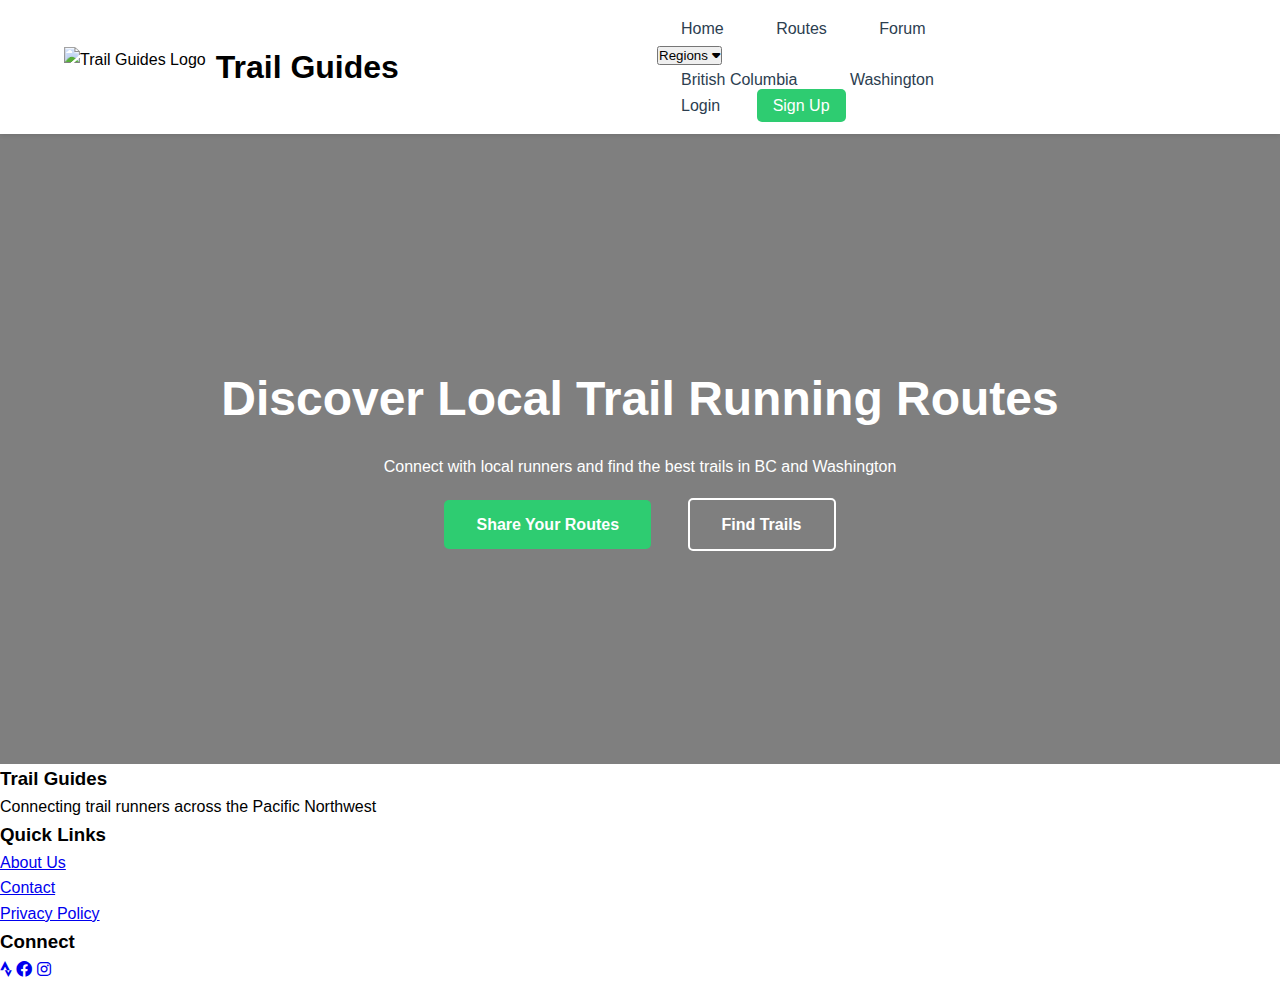
==== index.html @ 29610b96 "Initial commit of my test website" ====
<!-- index.html -->
<!DOCTYPE html>
<html lang="en">
<head>
    <meta charset="UTF-8">
    <meta name="viewport" content="width=device-width, initial-scale=1.0">
    <title>Trail Guides - Share Your Running Routes</title>
    <link rel="stylesheet" href="styles.css">
    <link rel="stylesheet" href="https://cdnjs.cloudflare.com/ajax/libs/font-awesome/6.0.0/css/all.min.css">
</head>
<body>
    <header>
        <nav class="navbar">
            <div class="logo">
                <img src="logo.png" alt="Trail Guides Logo">
                <h1>Trail Guides</h1>
            </div>
            <div class="nav-links">
                <a href="#home">Home</a>
                <a href="#routes">Routes</a>
                <a href="#forum">Forum</a>
                <div class="dropdown">
                    <button class="dropbtn">Regions 
                        <i class="fa fa-caret-down"></i>
                    </button>
                    <div class="dropdown-content">
                        <a href="#">British Columbia</a>
                        <a href="#">Washington</a>
                    </div>
                </div>
                <a href="#login" class="login-btn">Login</a>
                <a href="#signup" class="signup-btn">Sign Up</a>
            </div>
            <div class="hamburger">
                <span></span>
                <span></span>
                <span></span>
            </div>
        </nav>
    </header>

    <main>
        <section class="hero">
            <h1>Discover Local Trail Running Routes</h1>
            <p>Connect with local runners and find the best trails in BC and Washington</p>
            <div class="cta-buttons">
                <a href="#signup" class="cta-primary">Share Your Routes</a>
                <a href="#routes" class="cta-secondary">Find Trails</a>
            </div>
        </section>

        <section class="features">
            <!-- Feature boxes will go here -->
        </section>
    </main>

    <footer>
        <div class="footer-content">
            <div class="footer-section">
                <h3>Trail Guides</h3>
                <p>Connecting trail runners across the Pacific Northwest</p>
            </div>
            <div class="footer-section">
                <h3>Quick Links</h3>
                <ul>
                    <li><a href="#about">About Us</a></li>
                    <li><a href="#contact">Contact</a></li>
                    <li><a href="#privacy">Privacy Policy</a></li>
                </ul>
            </div>
            <div class="footer-section">
                <h3>Connect</h3>
                <div class="social-links">
                    <a href="#"><i class="fab fa-strava"></i></a>
                    <a href="#"><i class="fab fa-facebook"></i></a>
                    <a href="#"><i class="fab fa-instagram"></i></a>
                </div>
            </div>
        </div>
    </footer>

    <script src="script.js"></script>
</body>
</html>
---- styles.css ----
/* styles.css */
:root {
    --primary-color: #2ecc71;
    --secondary-color: #27ae60;
    --dark-color: #2c3e50;
    --light-color: #ecf0f1;
    --accent-color: #e74c3c;
}

* {
    margin: 0;
    padding: 0;
    box-sizing: border-box;
}

body {
    font-family: 'Arial', sans-serif;
    line-height: 1.6;
}

/* Navigation Styles */
.navbar {
    display: flex;
    justify-content: space-between;
    align-items: center;
    padding: 1rem 5%;
    background-color: white;
    box-shadow: 0 2px 5px rgba(0,0,0,0.1);
}

.logo {
    display: flex;
    align-items: center;
}

.logo img {
    height: 40px;
    margin-right: 10px;
}

.nav-links a {
    color: var(--dark-color);
    text-decoration: none;
    padding: 0.5rem 1rem;
    margin: 0 0.5rem;
}

.login-btn, .signup-btn {
    padding: 0.5rem 1rem;
    border-radius: 5px;
}

.signup-btn {
    background-color: var(--primary-color);
    color: white !important;
}

/* Hero Section */
.hero {
    background-image: linear-gradient(rgba(0,0,0,0.5), rgba(0,0,0,0.5)), url('hero-bg.jpg');
    background-size: cover;
    background-position: center;
    height: 70vh;
    display: flex;
    flex-direction: column;
    justify-content: center;
    align-items: center;
    text-align: center;
    color: white;
    padding: 0 1rem;
}

.hero h1 {
    font-size: 3rem;
    margin-bottom: 1rem;
}

.cta-buttons {
    margin-top: 2rem;
}

.cta-primary, .cta-secondary {
    padding: 1rem 2rem;
    border-radius: 5px;
    text-decoration: none;
    margin: 0 1rem;
    font-weight: bold;
}

.cta-primary {
    background-color: var(--primary-color);
    color: white;
}

.cta-secondary {
    background-color: transparent;
    border: 2px solid white;
    color: white;
}

/* Responsive Design */
@media (max-width: 768px) {
    .nav-links {
        display: none;
    }
    
    .hamburger {
        display: block;
    }
    
    .hero h1 {
        font-size: 2rem;
    }
    
    .cta-buttons {
        display: flex;
        flex-direction: column;
        gap: 1rem;
    }
}
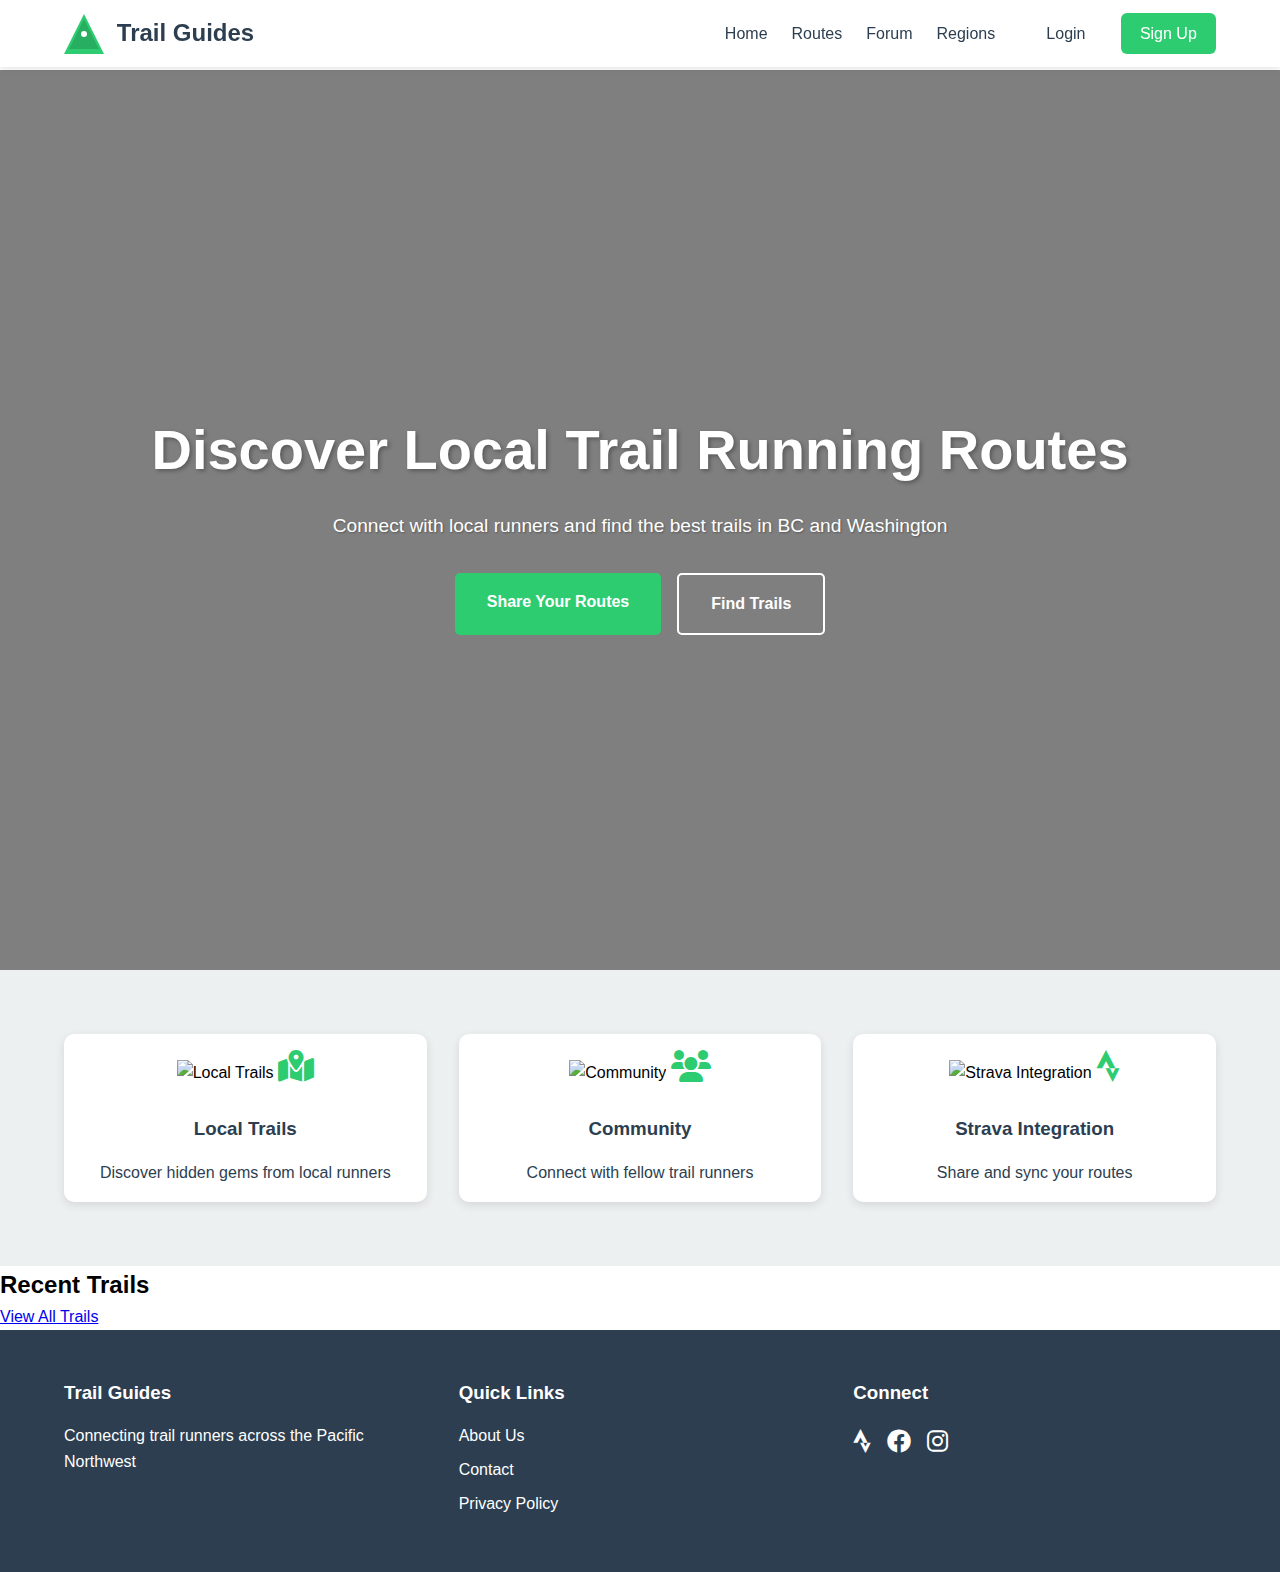
==== commit c35dc6b4: "fixing menu" ====
--- a/index.html
+++ b/index.html
@@ -10,33 +10,35 @@
 </head>
 <body>
     <header>
-        <nav class="navbar">
-            <div class="logo">
-                <img src="logo.png" alt="Trail Guides Logo">
-                <h1>Trail Guides</h1>
+        <!-- Updated navigation HTML -->
+<nav class="navbar">
+    <div class="logo">
+        <svg width="40" height="40" viewBox="0 0 40 40" xmlns="http://www.w3.org/2000/svg">
+            <path d="M20 0 L40 40 L0 40 Z" fill="#2ecc71"/>
+            <path d="M20 5 L35 35 L5 35 Z" fill="#27ae60"/>
+            <circle cx="20" cy="20" r="3" fill="white"/>
+        </svg>
+        <h1>Trail Guides</h1>
+    </div>
+    <div class="nav-links">
+        <div class="main-links">
+            <a href="index.html">Home</a>
+            <a href="routes.html">Routes</a>
+            <a href="forum.html">Forum</a>
+            <div class="dropdown">
+                <button class="dropbtn">Regions</button>
+                <div class="dropdown-content">
+                    <a href="#bc">British Columbia</a>
+                    <a href="#wa">Washington</a>
+                </div>
             </div>
-            <div class="nav-links">
-                <a href="#home">Home</a>
-                <a href="#routes">Routes</a>
-                <a href="#forum">Forum</a>
-                <div class="dropdown">
-                    <button class="dropbtn">Regions 
-                        <i class="fa fa-caret-down"></i>
-                    </button>
-                    <div class="dropdown-content">
-                        <a href="#">British Columbia</a>
-                        <a href="#">Washington</a>
-                    </div>
-                </div>
-                <a href="#login" class="login-btn">Login</a>
-                <a href="#signup" class="signup-btn">Sign Up</a>
-            </div>
-            <div class="hamburger">
-                <span></span>
-                <span></span>
-                <span></span>
-            </div>
-        </nav>
+        </div>
+        <div class="auth-links">
+            <a href="login.html" class="login-btn">Login</a>
+            <a href="signup.html" class="signup-btn">Sign Up</a>
+        </div>
+    </div>
+</nav>
     </header>
 
     <main>
@@ -44,13 +46,38 @@
             <h1>Discover Local Trail Running Routes</h1>
             <p>Connect with local runners and find the best trails in BC and Washington</p>
             <div class="cta-buttons">
-                <a href="#signup" class="cta-primary">Share Your Routes</a>
-                <a href="#routes" class="cta-secondary">Find Trails</a>
+                <a href="signup.html" class="cta-primary">Share Your Routes</a>
+                <a href="routes.html" class="cta-secondary">Find Trails</a>
             </div>
         </section>
 
         <section class="features">
-            <!-- Feature boxes will go here -->
+            <div class="feature-card">
+                <img src="https://images.unsplash.com/photo-1583454110551-21f2fa2afe61?auto=format&fit=crop&q=80" alt="Local Trails">
+                <i class="fas fa-map-marked-alt"></i>
+                <h3>Local Trails</h3>
+                <p>Discover hidden gems from local runners</p>
+            </div>
+            <div class="feature-card">
+                <img src="https://images.unsplash.com/photo-1585257611539-e4e11a13e410?auto=format&fit=crop&q=80" alt="Community">
+                <i class="fas fa-users"></i>
+                <h3>Community</h3>
+                <p>Connect with fellow trail runners</p>
+            </div>
+            <div class="feature-card">
+                <img src="https://images.unsplash.com/photo-1583454155184-870a1f63be44?auto=format&fit=crop&q=80" alt="Strava Integration">
+                <i class="fab fa-strava"></i>
+                <h3>Strava Integration</h3>
+                <p>Share and sync your routes</p>
+            </div>
+        </section>
+
+        <section class="recent-trails">
+            <h2>Recent Trails</h2>
+            <div class="trail-grid">
+                <!-- Trail cards will be populated by JavaScript -->
+            </div>
+            <a href="routes.html" class="view-all-btn">View All Trails</a>
         </section>
     </main>
 
@@ -63,9 +90,9 @@
             <div class="footer-section">
                 <h3>Quick Links</h3>
                 <ul>
-                    <li><a href="#about">About Us</a></li>
-                    <li><a href="#contact">Contact</a></li>
-                    <li><a href="#privacy">Privacy Policy</a></li>
+                    <li><a href="about.html">About Us</a></li>
+                    <li><a href="contact.html">Contact</a></li>
+                    <li><a href="privacy.html">Privacy Policy</a></li>
                 </ul>
             </div>
             <div class="footer-section">
--- a/styles.css
+++ b/styles.css
@@ -5,6 +5,7 @@
     --dark-color: #2c3e50;
     --light-color: #ecf0f1;
     --accent-color: #e74c3c;
+    --gray-color: #95a5a6;
 }
 
 * {
@@ -18,36 +19,114 @@
     line-height: 1.6;
 }
 
+.no-scroll {
+    overflow: hidden;
+}
+
 /* Navigation Styles */
 .navbar {
     display: flex;
     justify-content: space-between;
     align-items: center;
-    padding: 1rem 5%;
+    padding: 0.8rem 5%;
     background-color: white;
     box-shadow: 0 2px 5px rgba(0,0,0,0.1);
+    position: fixed;
+    width: 100%;
+    top: 0;
+    z-index: 1000;
 }
 
 .logo {
     display: flex;
     align-items: center;
-}
-
-.logo img {
-    height: 40px;
-    margin-right: 10px;
+    gap: 0.8rem;
+}
+
+.logo h1 {
+    font-size: 1.5rem;
+    color: var(--dark-color);
+    font-weight: 600;
+}
+
+.nav-links {
+    display: flex;
+    align-items: center;
+    gap: 2rem;
+}
+
+.main-links {
+    display: flex;
+    align-items: center;
+    gap: 1.5rem;
+}
+
+.auth-links {
+    display: flex;
+    align-items: center;
+    gap: 1rem;
 }
 
 .nav-links a {
     color: var(--dark-color);
     text-decoration: none;
-    padding: 0.5rem 1rem;
-    margin: 0 0.5rem;
+    font-size: 1rem;
+    font-weight: 500;
+    transition: color 0.3s ease;
+}
+
+.nav-links a:hover {
+    color: var(--primary-color);
+}
+
+.dropdown {
+    position: relative;
+    display: inline-block;
+}
+
+.dropbtn {
+    background: none;
+    border: none;
+    padding: 0;
+    font-size: 1rem;
+    font-weight: 500;
+    color: var(--dark-color);
+    cursor: pointer;
+    font-family: inherit;
+}
+
+.dropdown-content {
+    display: none;
+    position: absolute;
+    top: 100%;
+    left: 0;
+    background-color: white;
+    min-width: 180px;
+    box-shadow: 0 8px 16px rgba(0,0,0,0.1);
+    border-radius: 8px;
+    overflow: hidden;
+}
+
+.dropdown-content a {
+    color: var(--dark-color);
+    padding: 12px 16px;
+    text-decoration: none;
+    display: block;
+    transition: background-color 0.3s ease;
+}
+
+.dropdown-content a:hover {
+    background-color: var(--light-color);
+}
+
+.dropdown:hover .dropdown-content {
+    display: block;
 }
 
 .login-btn, .signup-btn {
-    padding: 0.5rem 1rem;
-    border-radius: 5px;
+    padding: 0.5rem 1.2rem;
+    border-radius: 6px;
+    font-weight: 500;
 }
 
 .signup-btn {
@@ -55,12 +134,73 @@
     color: white !important;
 }
 
+.signup-btn:hover {
+    background-color: var(--secondary-color);
+}
+
+/* Mobile Navigation */
+.mobile-nav {
+    display: none;
+    position: fixed;
+    top: 70px;
+    left: 0;
+    width: 100%;
+    height: calc(100vh - 70px);
+    background-color: white;
+    padding: 2rem;
+    transform: translateX(-100%);
+    transition: transform 0.3s ease-in-out;
+}
+
+.mobile-nav.active {
+    transform: translateX(0);
+    display: flex;
+    flex-direction: column;
+    gap: 1rem;
+}
+
+.mobile-nav a {
+    color: var(--dark-color);
+    text-decoration: none;
+    padding: 1rem;
+    border-bottom: 1px solid var(--light-color);
+}
+
+/* Hamburger Menu */
+.hamburger {
+    display: none;
+    cursor: pointer;
+    z-index: 1001;
+}
+
+.hamburger span {
+    display: block;
+    width: 25px;
+    height: 3px;
+    background-color: var(--dark-color);
+    margin: 5px 0;
+    transition: all 0.3s ease;
+}
+
+.hamburger.active span:nth-child(1) {
+    transform: rotate(45deg) translate(5px, 5px);
+}
+
+.hamburger.active span:nth-child(2) {
+    opacity: 0;
+}
+
+.hamburger.active span:nth-child(3) {
+    transform: rotate(-45deg) translate(7px, -7px);
+}
+
 /* Hero Section */
 .hero {
-    background-image: linear-gradient(rgba(0,0,0,0.5), rgba(0,0,0,0.5)), url('hero-bg.jpg');
+    background-image: linear-gradient(rgba(0,0,0,0.5), rgba(0,0,0,0.5)), 
+                      url('https://images.unsplash.com/photo-1585257611539-e4e11a13e410?auto=format&fit=crop&q=80');
     background-size: cover;
     background-position: center;
-    height: 70vh;
+    height: 100vh;
     display: flex;
     flex-direction: column;
     justify-content: center;
@@ -68,28 +208,41 @@
     text-align: center;
     color: white;
     padding: 0 1rem;
+    margin-top: 70px;
 }
 
 .hero h1 {
-    font-size: 3rem;
+    font-size: 3.5rem;
     margin-bottom: 1rem;
+    text-shadow: 2px 2px 4px rgba(0,0,0,0.3);
+}
+
+.hero p {
+    font-size: 1.2rem;
+    margin-bottom: 2rem;
+    text-shadow: 1px 1px 2px rgba(0,0,0,0.3);
 }
 
 .cta-buttons {
-    margin-top: 2rem;
+    display: flex;
+    gap: 1rem;
 }
 
 .cta-primary, .cta-secondary {
     padding: 1rem 2rem;
     border-radius: 5px;
     text-decoration: none;
-    margin: 0 1rem;
     font-weight: bold;
+    transition: all 0.3s ease;
 }
 
 .cta-primary {
     background-color: var(--primary-color);
     color: white;
+}
+
+.cta-primary:hover {
+    background-color: var(--secondary-color);
 }
 
 .cta-secondary {
@@ -98,6 +251,230 @@
     color: white;
 }
 
+.cta-secondary:hover {
+    background-color: white;
+    color: var(--dark-color);
+}
+
+/* Features Section */
+.features {
+    display: grid;
+    grid-template-columns: repeat(auto-fit, minmax(300px, 1fr));
+    gap: 2rem;
+    padding: 4rem 5%;
+    background-color: var(--light-color);
+}
+
+.feature-card {
+    background: white;
+    border-radius: 10px;
+    overflow: hidden;
+    box-shadow: 0 3px 10px rgba(0,0,0,0.1);
+    transition: transform 0.3s ease;
+    text-align: center;
+}
+
+.feature-card:hover {
+    transform: translateY(-5px);
+}
+
+.feature-card img {
+    width: 100%;
+    height: 200px;
+    object-fit: cover;
+}
+
+.feature-card i {
+    font-size: 2rem;
+    color: var(--primary-color);
+    margin: 1rem 0;
+}
+
+.feature-card h3 {
+    margin: 1rem;
+    color: var(--dark-color);
+}
+
+.feature-card p {
+    margin: 1rem;
+    color: var(--dark-color);
+}
+
+/* Form Styles */
+.form-container {
+    max-width: 400px;
+    margin: 120px auto 4rem;
+    padding: 2rem;
+    background-color: white;
+    border-radius: 10px;
+    box-shadow: 0 3px 10px rgba(0,0,0,0.1);
+}
+
+.form-container h2 {
+    text-align: center;
+    margin-bottom: 2rem;
+    color: var(--dark-color);
+}
+
+.form-group {
+    margin-bottom: 1rem;
+}
+
+.form-group label {
+    display: block;
+    margin-bottom: 0.5rem;
+    color: var(--dark-color);
+}
+
+.form-group input {
+    width: 100%;
+    padding: 0.8rem;
+    border: 1px solid var(--gray-color);
+    border-radius: 5px;
+    transition: border-color 0.3s ease;
+}
+
+.form-group input:focus {
+    outline: none;
+    border-color: var(--primary-color);
+}
+
+.form-group input.error {
+    border-color: var(--accent-color);
+}
+
+.form-container button {
+    width: 100%;
+    padding: 1rem;
+    background-color: var(--primary-color);
+    color: white;
+    border: none;
+    border-radius: 5px;
+    cursor: pointer;
+    transition: background-color 0.3s ease;
+}
+
+.form-container button:hover {
+    background-color: var(--secondary-color);
+}
+
+/* Additional Form Styles */
+.form-footer {
+    text-align: center;
+    margin-top: 1rem;
+    padding-top: 1rem;
+    border-top: 1px solid var(--light-color);
+}
+
+.form-footer a {
+    color: var(--primary-color);
+    text-decoration: none;
+}
+
+.social-login {
+    text-align: center;
+    margin-top: 2rem;
+    padding-top: 1rem;
+    border-top: 1px solid var(--light-color);
+}
+
+.social-buttons {
+    display: flex;
+    gap: 1rem;
+    margin-top: 1rem;
+}
+
+.social-buttons button {
+    flex: 1;
+    padding: 0.8rem;
+    border: 1px solid var(--gray-color);
+    border-radius: 5px;
+    background: white;
+    cursor: pointer;
+    transition: background-color 0.3s ease;
+}
+
+.strava-btn {
+    color: #fc4c02;
+}
+
+.google-btn {
+    color: #4285f4;
+}
+
+.social-buttons button:hover {
+    background-color: var(--light-color);
+}
+
+.checkbox-label {
+    display: flex;
+    align-items: center;
+    gap: 0.5rem;
+}
+
+.checkbox-label input[type="checkbox"] {
+    width: auto;
+}
+
+small {
+    display: block;
+    margin-top: 0.5rem;
+    color: var(--gray-color);
+    font-size: 0.8rem;
+}
+
+select {
+    width: 100%;
+    padding: 0.8rem;
+    border: 1px solid var(--gray-color);
+    border-radius: 5px;
+    background-color: white;
+}
+
+/* Footer Styles */
+footer {
+    background-color: var(--dark-color);
+    color: white;
+    padding: 3rem 5%;
+}
+
+.footer-content {
+    display: grid;
+    grid-template-columns: repeat(auto-fit, minmax(250px, 1fr));
+    gap: 2rem;
+}
+
+.footer-section h3 {
+    margin-bottom: 1rem;
+}
+
+.footer-section ul {
+    list-style: none;
+}
+
+.footer-section ul li {
+    margin-bottom: 0.5rem;
+}
+
+.footer-section a {
+    color: white;
+    text-decoration: none;
+    transition: color 0.3s ease;
+}
+
+.footer-section a:hover {
+    color: var(--primary-color);
+}
+
+.social-links {
+    display: flex;
+    gap: 1rem;
+}
+
+.social-links a {
+    font-size: 1.5rem;
+}
+
 /* Responsive Design */
 @media (max-width: 768px) {
     .nav-links {
@@ -112,9 +489,20 @@
         font-size: 2rem;
     }
     
+    .hero p {
+        font-size: 1rem;
+    }
+    
     .cta-buttons {
-        display: flex;
         flex-direction: column;
         gap: 1rem;
     }
+    
+    .features {
+        grid-template-columns: 1fr;
+    }
+    
+    .form-container {
+        margin: 100px 1rem 2rem;
+    }
 }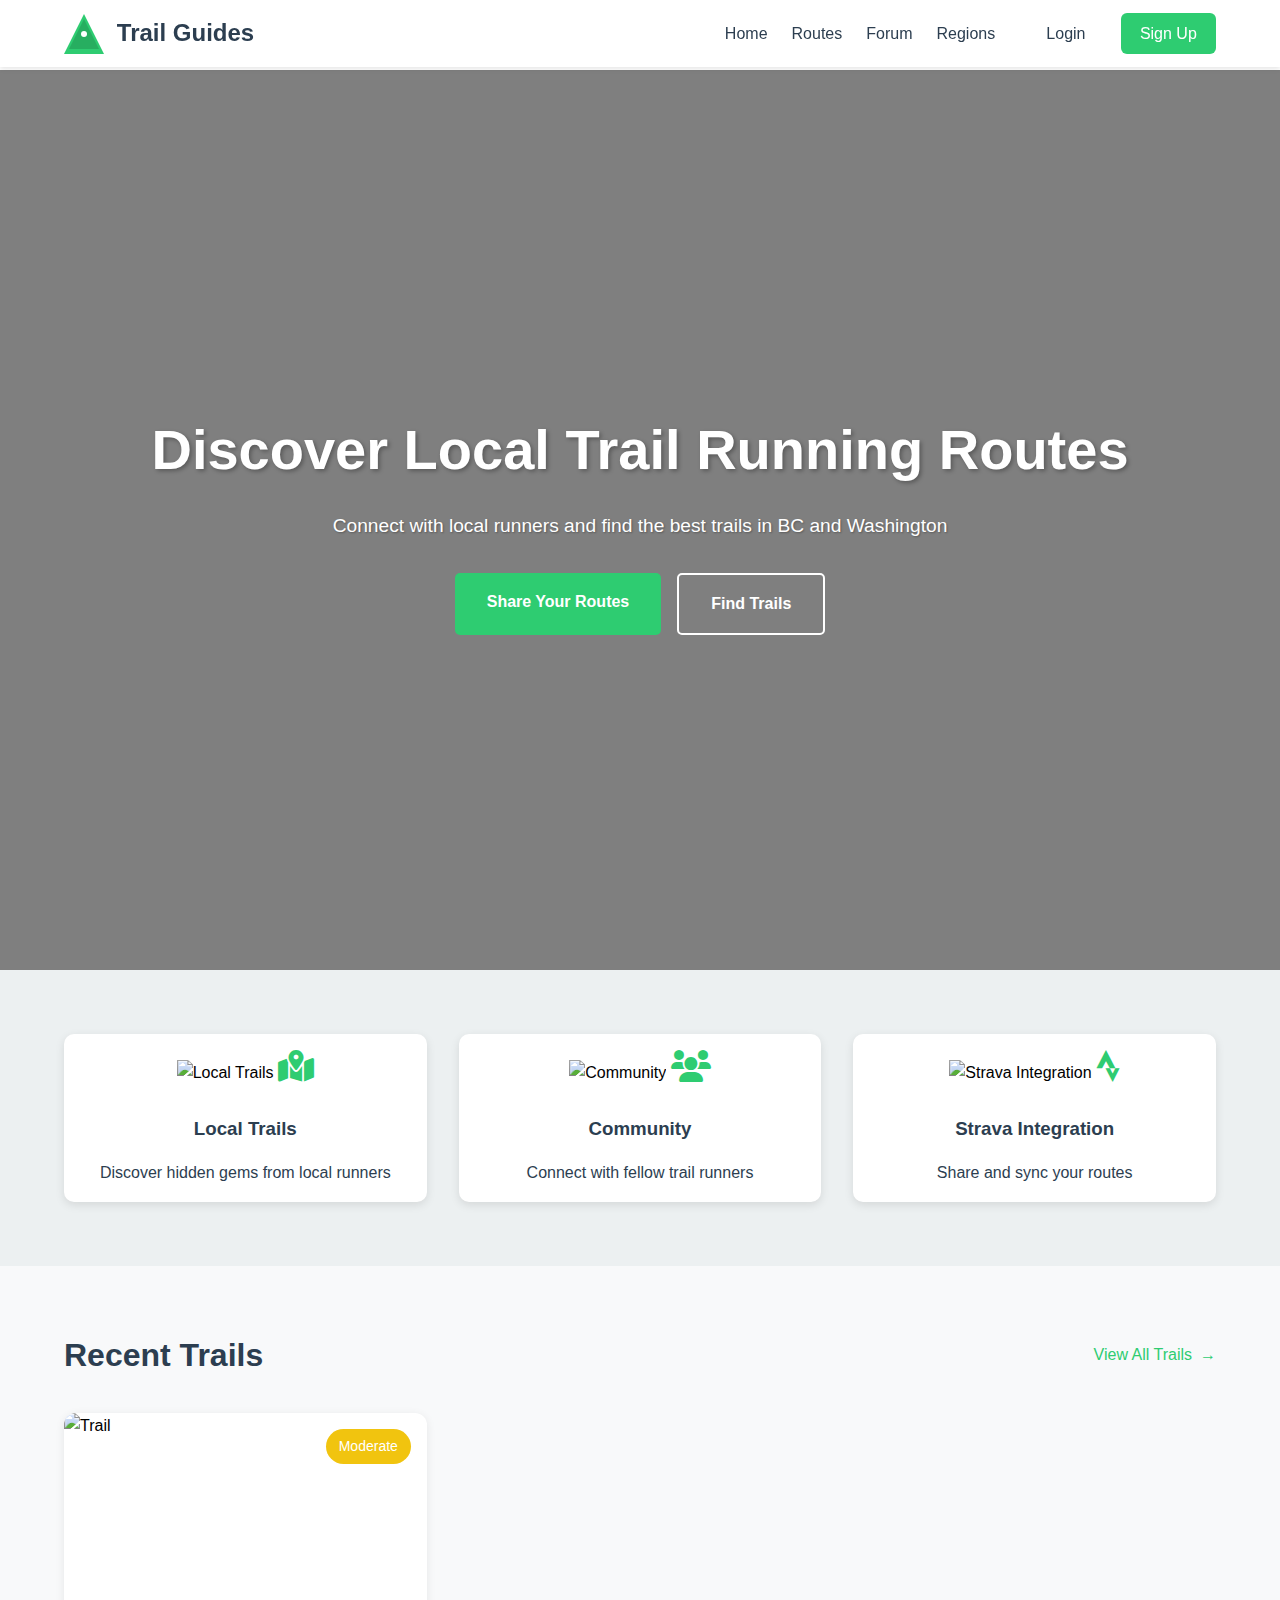
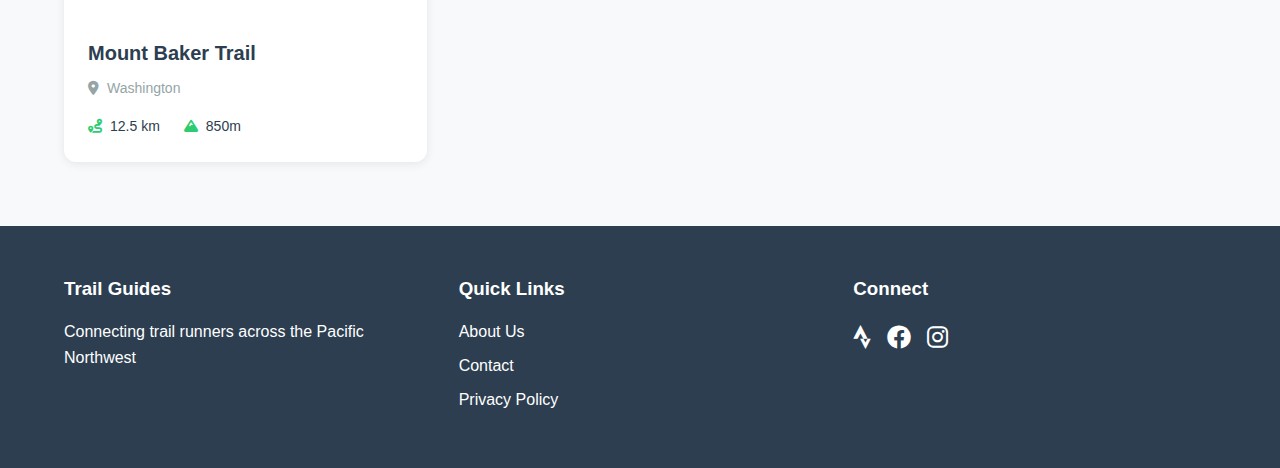
==== commit 39f94791: "fixing recent trails again" ====
--- a/index.html
+++ b/index.html
@@ -53,32 +53,51 @@
 
         <section class="features">
             <div class="feature-card">
-                <img src="https://images.unsplash.com/photo-1583454110551-21f2fa2afe61?auto=format&fit=crop&q=80" alt="Local Trails">
+                <img src="https://images.unsplash.com/photo-1588038265723-9bd2a2b03a82?q=80&w=2938&auto=format&fit=crop&ixlib=rb-4.0.3&ixid=M3wxMjA3fDB8MHxwaG90by1wYWdlfHx8fGVufDB8fHx8fA%3D%3D" alt="Local Trails">
                 <i class="fas fa-map-marked-alt"></i>
                 <h3>Local Trails</h3>
                 <p>Discover hidden gems from local runners</p>
             </div>
             <div class="feature-card">
-                <img src="https://images.unsplash.com/photo-1585257611539-e4e11a13e410?auto=format&fit=crop&q=80" alt="Community">
+                <img src="https://images.unsplash.com/photo-1603463262427-86b6e34fb077?q=80&w=2832&auto=format&fit=crop&ixlib=rb-4.0.3&ixid=M3wxMjA3fDB8MHxwaG90by1wYWdlfHx8fGVufDB8fHx8fA%3D%3D" alt="Community">
                 <i class="fas fa-users"></i>
                 <h3>Community</h3>
                 <p>Connect with fellow trail runners</p>
             </div>
             <div class="feature-card">
-                <img src="https://images.unsplash.com/photo-1583454155184-870a1f63be44?auto=format&fit=crop&q=80" alt="Strava Integration">
+                <img src="https://images.unsplash.com/photo-1729860648875-231e1f7ebe27?q=80&w=2940&auto=format&fit=crop&ixlib=rb-4.0.3&ixid=M3wxMjA3fDB8MHxwaG90by1wYWdlfHx8fGVufDB8fHx8fA%3D%3D" alt="Strava Integration">
                 <i class="fab fa-strava"></i>
                 <h3>Strava Integration</h3>
                 <p>Share and sync your routes</p>
             </div>
         </section>
 
-        <section class="recent-trails">
-            <h2>Recent Trails</h2>
-            <div class="trail-grid">
-                <!-- Trail cards will be populated by JavaScript -->
+        <!-- Add this section after the features section -->
+<section class="recent-trails">
+    <div class="section-header">
+        <h2>Recent Trails</h2>
+        <a href="routes.html" class="view-all">View All Trails</a>
+    </div>
+    <div class="trails-grid">
+        <div class="trail-card">
+            <div class="trail-image">
+                <img src="https://images.unsplash.com/photo-1596688056059-a08f88f080d4?q=80&w=2874&auto=format&fit=crop&ixlib=rb-4.0.3&ixid=M3wxMjA3fDB8MHxwaG90by1wYWdlfHx8fGVufDB8fHx8fA%3D%3D" alt="Trail">
+                <div class="trail-difficulty moderate">Moderate</div>
             </div>
-            <a href="routes.html" class="view-all-btn">View All Trails</a>
-        </section>
+            <div class="trail-content">
+                <h3>Mount Baker Trail</h3>
+                <p class="trail-location"><i class="fas fa-map-marker-alt"></i> Washington</p>
+                <div class="trail-stats">
+                    <span><i class="fas fa-route"></i> 12.5 km</span>
+                    <span><i class="fas fa-mountain"></i> 850m</span>
+                </div>
+            </div>
+        </div>
+        <!-- Repeat trail-card structure for other trails -->
+    </div>
+</section>
+
+        
     </main>
 
     <footer>
--- a/styles.css
+++ b/styles.css
@@ -197,7 +197,7 @@
 /* Hero Section */
 .hero {
     background-image: linear-gradient(rgba(0,0,0,0.5), rgba(0,0,0,0.5)), 
-                      url('https://images.unsplash.com/photo-1585257611539-e4e11a13e410?auto=format&fit=crop&q=80');
+                      url('https://images.unsplash.com/photo-1560354892-75d8f5d0b5e9?q=80&w=2994&auto=format&fit=crop&ixlib=rb-4.0.3&ixid=M3wxMjA3fDB8MHxwaG90by1wYWdlfHx8fGVufDB8fHx8fA%3D%3D');
     background-size: cover;
     background-position: center;
     height: 100vh;
@@ -505,4 +505,157 @@
     .form-container {
         margin: 100px 1rem 2rem;
     }
+}
+
+/* Add to your existing CSS */
+.recent-trails {
+    padding: 4rem 5%;
+    background-color: #f8f9fa;
+}
+
+.section-header {
+    display: flex;
+    justify-content: space-between;
+    align-items: center;
+    margin-bottom: 2rem;
+}
+
+.section-header h2 {
+    font-size: 2rem;
+    color: var(--dark-color);
+    font-weight: 600;
+}
+
+.view-all {
+    color: var(--primary-color);
+    text-decoration: none;
+    font-weight: 500;
+    display: flex;
+    align-items: center;
+    gap: 0.5rem;
+    transition: color 0.3s ease;
+}
+
+.view-all:hover {
+    color: var(--secondary-color);
+}
+
+.view-all::after {
+    content: '→';
+    transition: transform 0.3s ease;
+}
+
+.view-all:hover::after {
+    transform: translateX(5px);
+}
+
+.trails-grid {
+    display: grid;
+    grid-template-columns: repeat(auto-fill, minmax(300px, 1fr));
+    gap: 2rem;
+}
+
+.trail-card {
+    background: white;
+    border-radius: 12px;
+    overflow: hidden;
+    box-shadow: 0 2px 10px rgba(0,0,0,0.08);
+    transition: transform 0.3s ease, box-shadow 0.3s ease;
+}
+
+.trail-card:hover {
+    transform: translateY(-5px);
+    box-shadow: 0 5px 15px rgba(0,0,0,0.1);
+}
+
+.trail-image {
+    position: relative;
+    height: 200px;
+    overflow: hidden;
+}
+
+.trail-image img {
+    width: 100%;
+    height: 100%;
+    object-fit: cover;
+    transition: transform 0.3s ease;
+}
+
+.trail-card:hover .trail-image img {
+    transform: scale(1.05);
+}
+
+.trail-difficulty {
+    position: absolute;
+    top: 1rem;
+    right: 1rem;
+    padding: 0.4rem 0.8rem;
+    border-radius: 20px;
+    color: white;
+    font-size: 0.875rem;
+    font-weight: 500;
+}
+
+.trail-difficulty.easy {
+    background-color: #2ecc71;
+}
+
+.trail-difficulty.moderate {
+    background-color: #f1c40f;
+}
+
+.trail-difficulty.hard {
+    background-color: #e74c3c;
+}
+
+.trail-content {
+    padding: 1.5rem;
+}
+
+.trail-content h3 {
+    margin: 0 0 0.5rem 0;
+    color: var(--dark-color);
+    font-size: 1.25rem;
+}
+
+.trail-location {
+    color: var(--gray-color);
+    font-size: 0.875rem;
+    display: flex;
+    align-items: center;
+    gap: 0.5rem;
+    margin-bottom: 1rem;
+}
+
+.trail-stats {
+    display: flex;
+    gap: 1.5rem;
+    color: var(--dark-color);
+    font-size: 0.875rem;
+}
+
+.trail-stats span {
+    display: flex;
+    align-items: center;
+    gap: 0.5rem;
+}
+
+.trail-stats i {
+    color: var(--primary-color);
+}
+
+@media (max-width: 768px) {
+    .recent-trails {
+        padding: 2rem 1rem;
+    }
+    
+    .trails-grid {
+        grid-template-columns: 1fr;
+    }
+    
+    .section-header {
+        flex-direction: column;
+        gap: 1rem;
+        text-align: center;
+    }
 }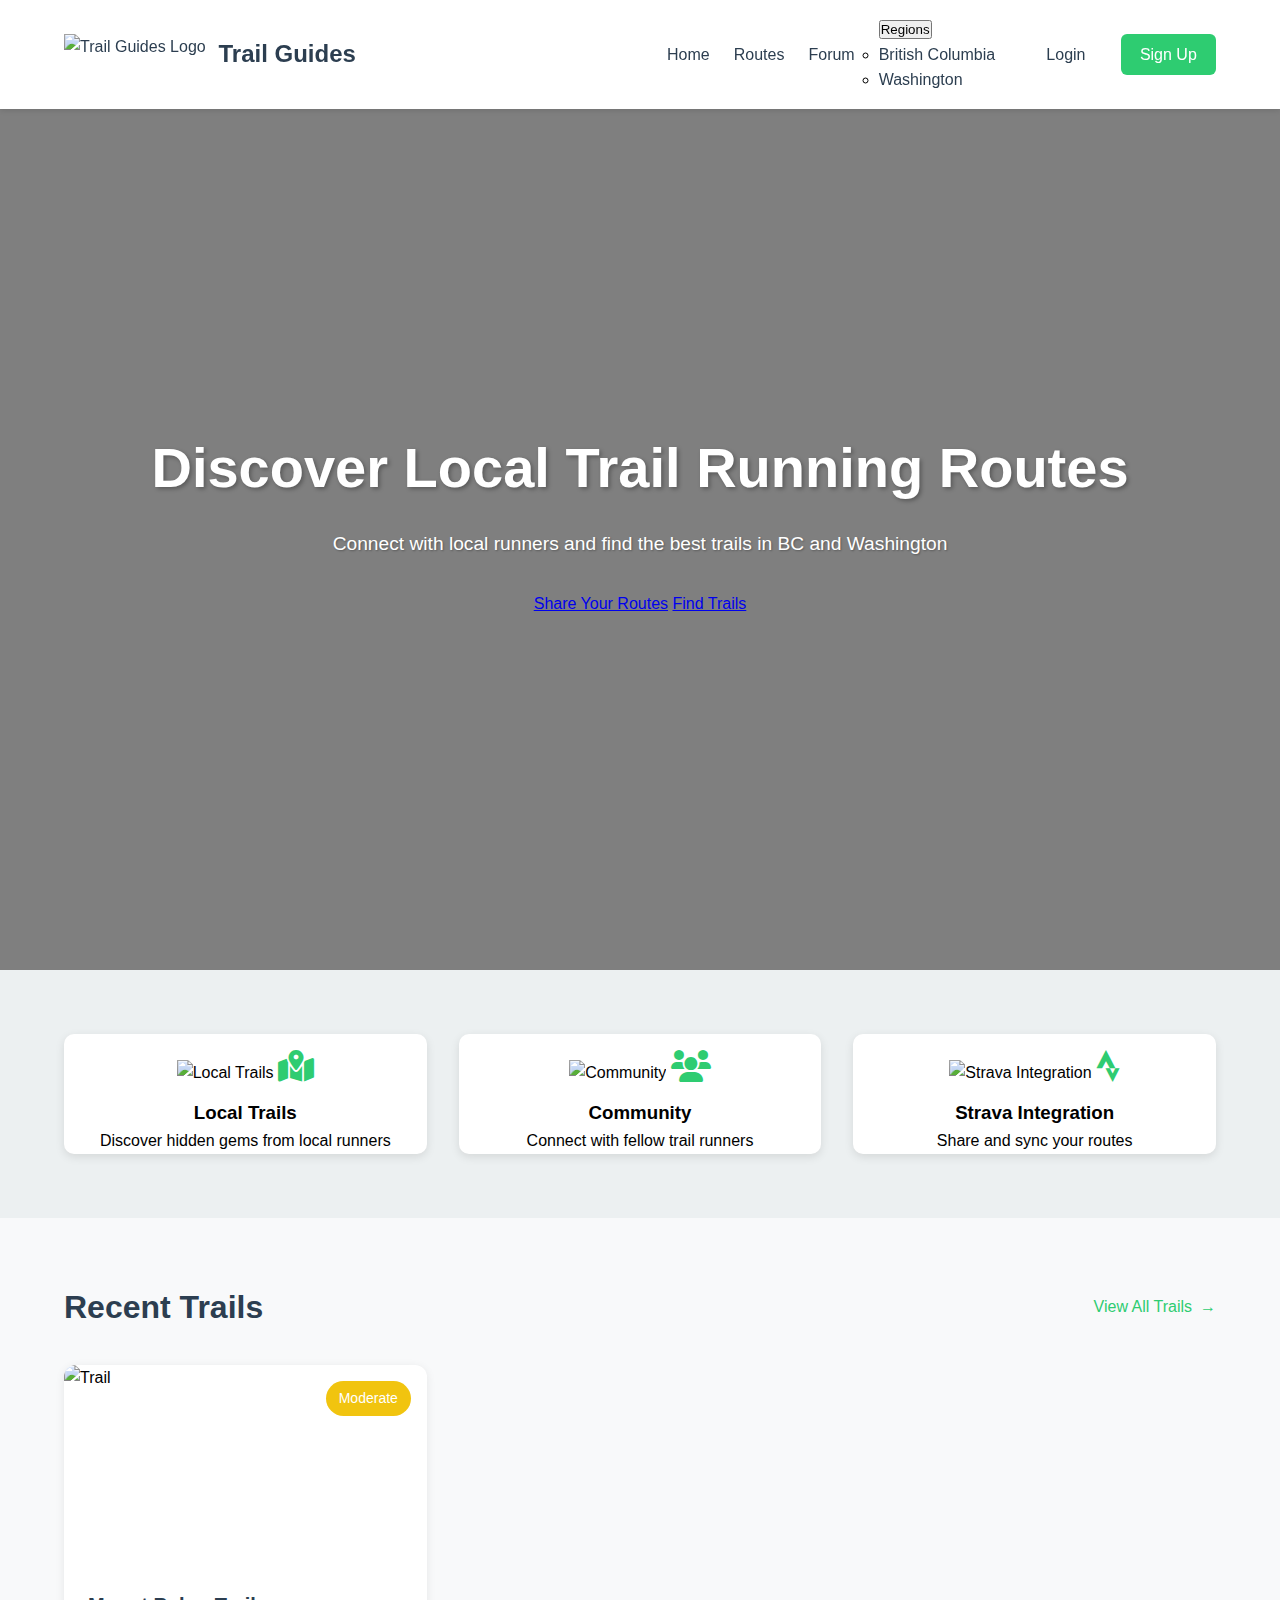
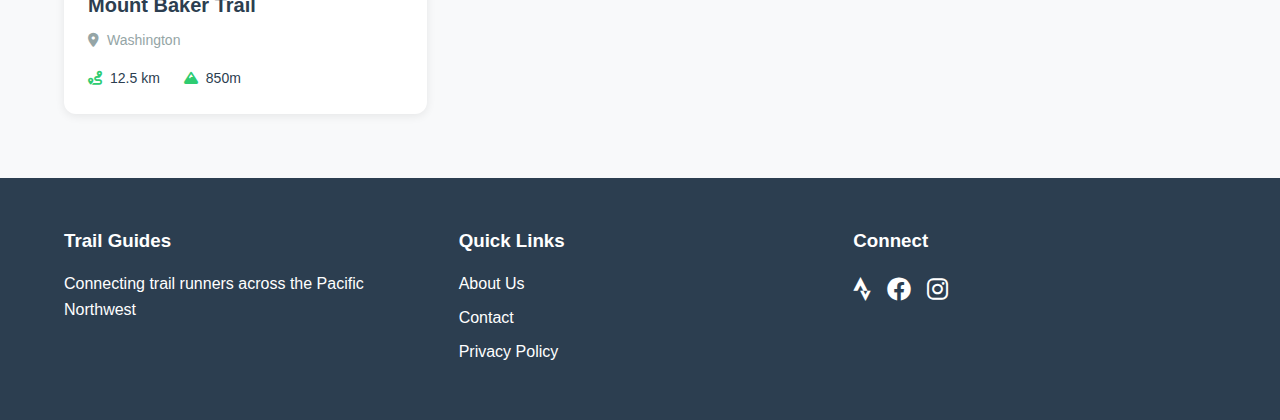
==== commit 6bdc9161: "adding mobile nav" ====
--- a/index.html
+++ b/index.html
@@ -11,29 +11,35 @@
 <body>
     <header>
         <!-- Updated navigation HTML -->
+<!-- Updated navigation HTML -->
 <nav class="navbar">
     <div class="logo">
-        <svg width="40" height="40" viewBox="0 0 40 40" xmlns="http://www.w3.org/2000/svg">
-            <path d="M20 0 L40 40 L0 40 Z" fill="#2ecc71"/>
-            <path d="M20 5 L35 35 L5 35 Z" fill="#27ae60"/>
-            <circle cx="20" cy="20" r="3" fill="white"/>
-        </svg>
-        <h1>Trail Guides</h1>
+        <a href="index.html">
+            <img src="logo.svg" alt="Trail Guides Logo">
+            <span>Trail Guides</span>
+        </a>
     </div>
-    <div class="nav-links">
-        <div class="main-links">
-            <a href="index.html">Home</a>
-            <a href="routes.html">Routes</a>
-            <a href="forum.html">Forum</a>
-            <div class="dropdown">
+
+    <button class="mobile-menu-btn" aria-label="Toggle Menu">
+        <span></span>
+        <span></span>
+        <span></span>
+    </button>
+
+    <div class="nav-wrapper">
+        <ul class="nav-links">
+            <li><a href="index.html">Home</a></li>
+            <li><a href="routes.html">Routes</a></li>
+            <li><a href="forum.html">Forum</a></li>
+            <li class="dropdown">
                 <button class="dropbtn">Regions</button>
-                <div class="dropdown-content">
-                    <a href="#bc">British Columbia</a>
-                    <a href="#wa">Washington</a>
-                </div>
-            </div>
-        </div>
-        <div class="auth-links">
+                <ul class="dropdown-content">
+                    <li><a href="#bc">British Columbia</a></li>
+                    <li><a href="#wa">Washington</a></li>
+                </ul>
+            </li>
+        </ul>
+        <div class="auth-buttons">
             <a href="login.html" class="login-btn">Login</a>
             <a href="signup.html" class="signup-btn">Sign Up</a>
         </div>
--- a/styles.css
+++ b/styles.css
@@ -25,52 +25,73 @@
 
 /* Navigation Styles */
 .navbar {
-    display: flex;
+    position: fixed;
+    top: 0;
+    left: 0;
+    right: 0;
+    background: white;
+    padding: 1rem 5%;
+    display: flex;
+    align-items: center;
     justify-content: space-between;
-    align-items: center;
-    padding: 0.8rem 5%;
-    background-color: white;
     box-shadow: 0 2px 5px rgba(0,0,0,0.1);
-    position: fixed;
-    width: 100%;
-    top: 0;
     z-index: 1000;
 }
 
-.logo {
+.logo a {
     display: flex;
     align-items: center;
     gap: 0.8rem;
-}
-
-.logo h1 {
+    text-decoration: none;
+    color: var(--dark-color);
+}
+
+.logo img {
+    height: 40px;
+    width: auto;
+}
+
+.logo span {
     font-size: 1.5rem;
-    color: var(--dark-color);
     font-weight: 600;
 }
 
+.mobile-menu-btn {
+    display: none;
+    background: none;
+    border: none;
+    cursor: pointer;
+    padding: 0.5rem;
+    z-index: 1001;
+}
+
+.mobile-menu-btn span {
+    display: block;
+    width: 25px;
+    height: 2px;
+    background-color: var(--dark-color);
+    margin: 5px 0;
+    transition: all 0.3s ease;
+}
+
+.nav-wrapper {
+    display: flex;
+    align-items: center;
+    gap: 2rem;
+}
+
 .nav-links {
     display: flex;
     align-items: center;
-    gap: 2rem;
-}
-
-.main-links {
-    display: flex;
-    align-items: center;
     gap: 1.5rem;
-}
-
-.auth-links {
-    display: flex;
-    align-items: center;
-    gap: 1rem;
+    list-style: none;
+    margin: 0;
+    padding: 0;
 }
 
 .nav-links a {
     color: var(--dark-color);
     text-decoration: none;
-    font-size: 1rem;
     font-weight: 500;
     transition: color 0.3s ease;
 }
@@ -79,125 +100,36 @@
     color: var(--primary-color);
 }
 
-.dropdown {
-    position: relative;
-    display: inline-block;
-}
-
-.dropbtn {
-    background: none;
-    border: none;
-    padding: 0;
-    font-size: 1rem;
-    font-weight: 500;
-    color: var(--dark-color);
-    cursor: pointer;
-    font-family: inherit;
-}
-
-.dropdown-content {
-    display: none;
-    position: absolute;
-    top: 100%;
-    left: 0;
-    background-color: white;
-    min-width: 180px;
-    box-shadow: 0 8px 16px rgba(0,0,0,0.1);
-    border-radius: 8px;
-    overflow: hidden;
-}
-
-.dropdown-content a {
-    color: var(--dark-color);
-    padding: 12px 16px;
-    text-decoration: none;
-    display: block;
-    transition: background-color 0.3s ease;
-}
-
-.dropdown-content a:hover {
-    background-color: var(--light-color);
-}
-
-.dropdown:hover .dropdown-content {
-    display: block;
+.auth-buttons {
+    display: flex;
+    gap: 1rem;
 }
 
 .login-btn, .signup-btn {
     padding: 0.5rem 1.2rem;
     border-radius: 6px;
     font-weight: 500;
+    text-decoration: none;
+    transition: all 0.3s ease;
+}
+
+.login-btn {
+    color: var(--dark-color);
 }
 
 .signup-btn {
     background-color: var(--primary-color);
-    color: white !important;
+    color: white;
 }
 
 .signup-btn:hover {
     background-color: var(--secondary-color);
-}
-
-/* Mobile Navigation */
-.mobile-nav {
-    display: none;
-    position: fixed;
-    top: 70px;
-    left: 0;
-    width: 100%;
-    height: calc(100vh - 70px);
-    background-color: white;
-    padding: 2rem;
-    transform: translateX(-100%);
-    transition: transform 0.3s ease-in-out;
-}
-
-.mobile-nav.active {
-    transform: translateX(0);
-    display: flex;
-    flex-direction: column;
-    gap: 1rem;
-}
-
-.mobile-nav a {
-    color: var(--dark-color);
-    text-decoration: none;
-    padding: 1rem;
-    border-bottom: 1px solid var(--light-color);
-}
-
-/* Hamburger Menu */
-.hamburger {
-    display: none;
-    cursor: pointer;
-    z-index: 1001;
-}
-
-.hamburger span {
-    display: block;
-    width: 25px;
-    height: 3px;
-    background-color: var(--dark-color);
-    margin: 5px 0;
-    transition: all 0.3s ease;
-}
-
-.hamburger.active span:nth-child(1) {
-    transform: rotate(45deg) translate(5px, 5px);
-}
-
-.hamburger.active span:nth-child(2) {
-    opacity: 0;
-}
-
-.hamburger.active span:nth-child(3) {
-    transform: rotate(-45deg) translate(7px, -7px);
 }
 
 /* Hero Section */
 .hero {
     background-image: linear-gradient(rgba(0,0,0,0.5), rgba(0,0,0,0.5)), 
-                      url('https://images.unsplash.com/photo-1560354892-75d8f5d0b5e9?q=80&w=2994&auto=format&fit=crop&ixlib=rb-4.0.3&ixid=M3wxMjA3fDB8MHxwaG90by1wYWdlfHx8fGVufDB8fHx8fA%3D%3D');
+                      url('https://images.unsplash.com/photo-1585257611539-e4e11a13e410?auto=format&fit=crop&q=80');
     background-size: cover;
     background-position: center;
     height: 100vh;
@@ -221,39 +153,6 @@
     font-size: 1.2rem;
     margin-bottom: 2rem;
     text-shadow: 1px 1px 2px rgba(0,0,0,0.3);
-}
-
-.cta-buttons {
-    display: flex;
-    gap: 1rem;
-}
-
-.cta-primary, .cta-secondary {
-    padding: 1rem 2rem;
-    border-radius: 5px;
-    text-decoration: none;
-    font-weight: bold;
-    transition: all 0.3s ease;
-}
-
-.cta-primary {
-    background-color: var(--primary-color);
-    color: white;
-}
-
-.cta-primary:hover {
-    background-color: var(--secondary-color);
-}
-
-.cta-secondary {
-    background-color: transparent;
-    border: 2px solid white;
-    color: white;
-}
-
-.cta-secondary:hover {
-    background-color: white;
-    color: var(--dark-color);
 }
 
 /* Features Section */
@@ -290,224 +189,7 @@
     margin: 1rem 0;
 }
 
-.feature-card h3 {
-    margin: 1rem;
-    color: var(--dark-color);
-}
-
-.feature-card p {
-    margin: 1rem;
-    color: var(--dark-color);
-}
-
-/* Form Styles */
-.form-container {
-    max-width: 400px;
-    margin: 120px auto 4rem;
-    padding: 2rem;
-    background-color: white;
-    border-radius: 10px;
-    box-shadow: 0 3px 10px rgba(0,0,0,0.1);
-}
-
-.form-container h2 {
-    text-align: center;
-    margin-bottom: 2rem;
-    color: var(--dark-color);
-}
-
-.form-group {
-    margin-bottom: 1rem;
-}
-
-.form-group label {
-    display: block;
-    margin-bottom: 0.5rem;
-    color: var(--dark-color);
-}
-
-.form-group input {
-    width: 100%;
-    padding: 0.8rem;
-    border: 1px solid var(--gray-color);
-    border-radius: 5px;
-    transition: border-color 0.3s ease;
-}
-
-.form-group input:focus {
-    outline: none;
-    border-color: var(--primary-color);
-}
-
-.form-group input.error {
-    border-color: var(--accent-color);
-}
-
-.form-container button {
-    width: 100%;
-    padding: 1rem;
-    background-color: var(--primary-color);
-    color: white;
-    border: none;
-    border-radius: 5px;
-    cursor: pointer;
-    transition: background-color 0.3s ease;
-}
-
-.form-container button:hover {
-    background-color: var(--secondary-color);
-}
-
-/* Additional Form Styles */
-.form-footer {
-    text-align: center;
-    margin-top: 1rem;
-    padding-top: 1rem;
-    border-top: 1px solid var(--light-color);
-}
-
-.form-footer a {
-    color: var(--primary-color);
-    text-decoration: none;
-}
-
-.social-login {
-    text-align: center;
-    margin-top: 2rem;
-    padding-top: 1rem;
-    border-top: 1px solid var(--light-color);
-}
-
-.social-buttons {
-    display: flex;
-    gap: 1rem;
-    margin-top: 1rem;
-}
-
-.social-buttons button {
-    flex: 1;
-    padding: 0.8rem;
-    border: 1px solid var(--gray-color);
-    border-radius: 5px;
-    background: white;
-    cursor: pointer;
-    transition: background-color 0.3s ease;
-}
-
-.strava-btn {
-    color: #fc4c02;
-}
-
-.google-btn {
-    color: #4285f4;
-}
-
-.social-buttons button:hover {
-    background-color: var(--light-color);
-}
-
-.checkbox-label {
-    display: flex;
-    align-items: center;
-    gap: 0.5rem;
-}
-
-.checkbox-label input[type="checkbox"] {
-    width: auto;
-}
-
-small {
-    display: block;
-    margin-top: 0.5rem;
-    color: var(--gray-color);
-    font-size: 0.8rem;
-}
-
-select {
-    width: 100%;
-    padding: 0.8rem;
-    border: 1px solid var(--gray-color);
-    border-radius: 5px;
-    background-color: white;
-}
-
-/* Footer Styles */
-footer {
-    background-color: var(--dark-color);
-    color: white;
-    padding: 3rem 5%;
-}
-
-.footer-content {
-    display: grid;
-    grid-template-columns: repeat(auto-fit, minmax(250px, 1fr));
-    gap: 2rem;
-}
-
-.footer-section h3 {
-    margin-bottom: 1rem;
-}
-
-.footer-section ul {
-    list-style: none;
-}
-
-.footer-section ul li {
-    margin-bottom: 0.5rem;
-}
-
-.footer-section a {
-    color: white;
-    text-decoration: none;
-    transition: color 0.3s ease;
-}
-
-.footer-section a:hover {
-    color: var(--primary-color);
-}
-
-.social-links {
-    display: flex;
-    gap: 1rem;
-}
-
-.social-links a {
-    font-size: 1.5rem;
-}
-
-/* Responsive Design */
-@media (max-width: 768px) {
-    .nav-links {
-        display: none;
-    }
-    
-    .hamburger {
-        display: block;
-    }
-    
-    .hero h1 {
-        font-size: 2rem;
-    }
-    
-    .hero p {
-        font-size: 1rem;
-    }
-    
-    .cta-buttons {
-        flex-direction: column;
-        gap: 1rem;
-    }
-    
-    .features {
-        grid-template-columns: 1fr;
-    }
-    
-    .form-container {
-        margin: 100px 1rem 2rem;
-    }
-}
-
-/* Add to your existing CSS */
+/* Recent Trails Section */
 .recent-trails {
     padding: 4rem 5%;
     background-color: #f8f9fa;
@@ -644,13 +326,183 @@
     color: var(--primary-color);
 }
 
+/* Form Styles */
+.form-container {
+    max-width: 400px;
+    margin: 120px auto 4rem;
+    padding: 2rem;
+    background-color: white;
+    border-radius: 10px;
+    box-shadow: 0 3px 10px rgba(0,0,0,0.1);
+}
+
+.form-container h2 {
+    text-align: center;
+    margin-bottom: 2rem;
+    color: var(--dark-color);
+}
+
+.form-group {
+    margin-bottom: 1rem;
+}
+
+.form-group label {
+    display: block;
+    margin-bottom: 0.5rem;
+    color: var(--dark-color);
+}
+
+.form-group input {
+    width: 100%;
+    padding: 0.8rem;
+    border: 1px solid var(--gray-color);
+    border-radius: 5px;
+    transition: border-color 0.3s ease;
+}
+
+.form-group input:focus {
+    outline: none;
+    border-color: var(--primary-color);
+}
+
+/* Footer Styles */
+footer {
+    background-color: var(--dark-color);
+    color: white;
+    padding: 3rem 5%;
+}
+
+.footer-content {
+    display: grid;
+    grid-template-columns: repeat(auto-fit, minmax(250px, 1fr));
+    gap: 2rem;
+}
+
+.footer-section h3 {
+    margin-bottom: 1rem;
+}
+
+.footer-section ul {
+    list-style: none;
+}
+
+.footer-section ul li {
+    margin-bottom: 0.5rem;
+}
+
+.footer-section a {
+    color: white;
+    text-decoration: none;
+    transition: color 0.3s ease;
+}
+
+.footer-section a:hover {
+    color: var(--primary-color);
+}
+
+.social-links {
+    display: flex;
+    gap: 1rem;
+}
+
+.social-links a {
+    font-size: 1.5rem;
+}
+
+/* Mobile Navigation Styles */
 @media (max-width: 768px) {
+    .mobile-menu-btn {
+        display: block;
+    }
+
+    .nav-wrapper {
+        position: fixed;
+        top: 70px;
+        left: 0;
+        right: 0;
+        bottom: 0;
+        background-color: white;
+        flex-direction: column;
+        padding: 2rem;
+        transform: translateX(100%);
+        transition: transform 0.3s ease-in-out;
+        overflow-y: auto;
+    }
+
+    .nav-wrapper.active {
+        transform: translateX(0);
+    }
+
+    .nav-links {
+        flex-direction: column;
+        width: 100%;
+        gap: 1rem;
+    }
+
+    .nav-links li {
+        width: 100%;
+    }
+
+    .nav-links a {
+        display: block;
+        padding: 1rem;
+        border-bottom: 1px solid var(--light-color);
+    }
+
+    .dropdown {
+        position: relative;
+    }
+
+    .dropdown-content {
+        position: static;
+        display: none;
+        background: var(--light-color);
+        padding: 0.5rem 0;
+        box-shadow: none;
+    }
+
+    .dropdown.active .dropdown-content {
+        display: block;
+    }
+
+    .auth-buttons {
+        flex-direction: column;
+        width: 100%;
+        gap: 1rem;
+        margin-top: 2rem;
+    }
+
+    .login-btn, .signup-btn {
+        text-align: center;
+    }
+
+    .mobile-menu-btn.active span:nth-child(1) {
+        transform: rotate(45deg) translate(5px, 5px);
+    }
+
+    .mobile-menu-btn.active span:nth-child(2) {
+        opacity: 0;
+    }
+
+    .mobile-menu-btn.active span:nth-child(3) {
+        transform: rotate(-45deg) translate(7px, -7px);
+    }
+
+    .hero h1 {
+        font-size: 2rem;
+    }
+    
+    .hero p {
+        font-size: 1rem;
+    }
+    
+    .features {
+        grid-template-columns: 1fr;
+        padding: 2rem 1rem;
+    }
+    
     .recent-trails {
         padding: 2rem 1rem;
-    }
-    
-    .trails-grid {
-        grid-template-columns: 1fr;
     }
     
     .section-header {
@@ -658,4 +510,12 @@
         gap: 1rem;
         text-align: center;
     }
+    
+    .trails-grid {
+        grid-template-columns: 1fr;
+    }
+    
+    .form-container {
+        margin: 100px 1rem 2rem;
+    }
 }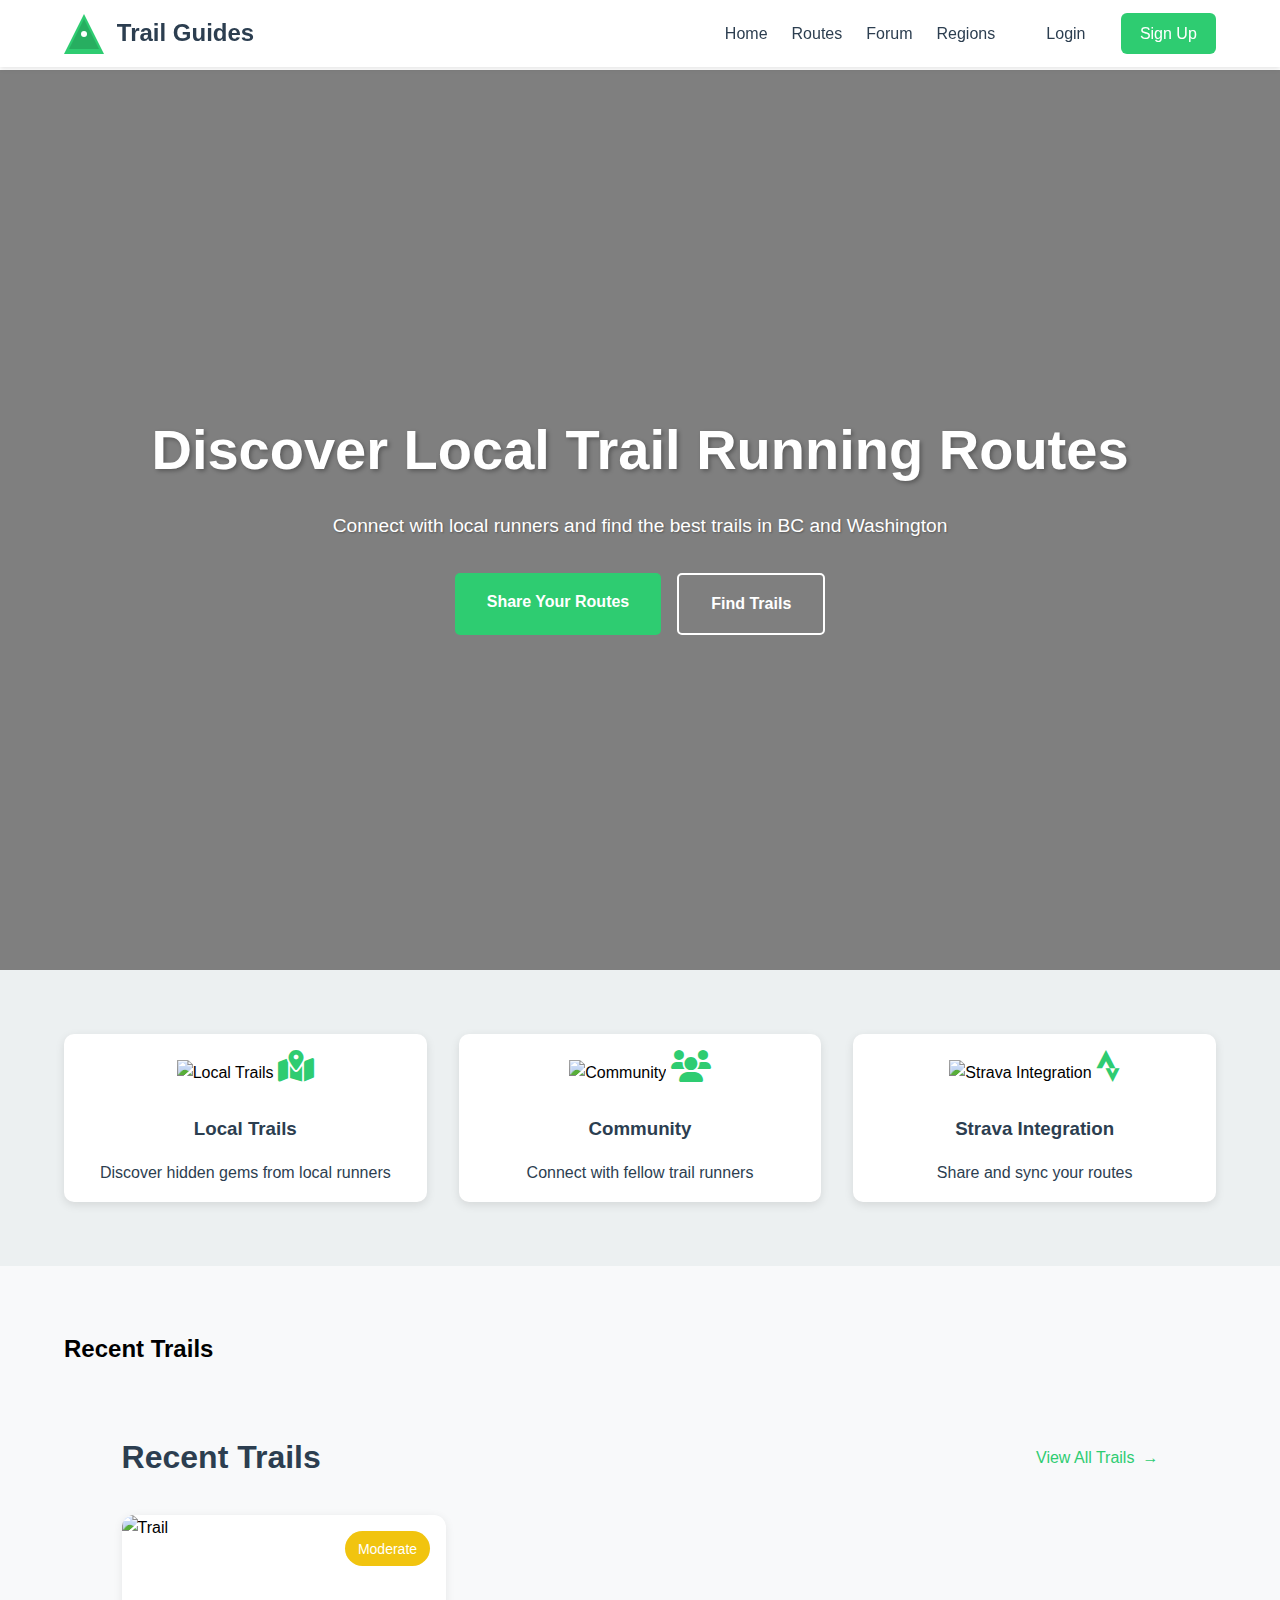
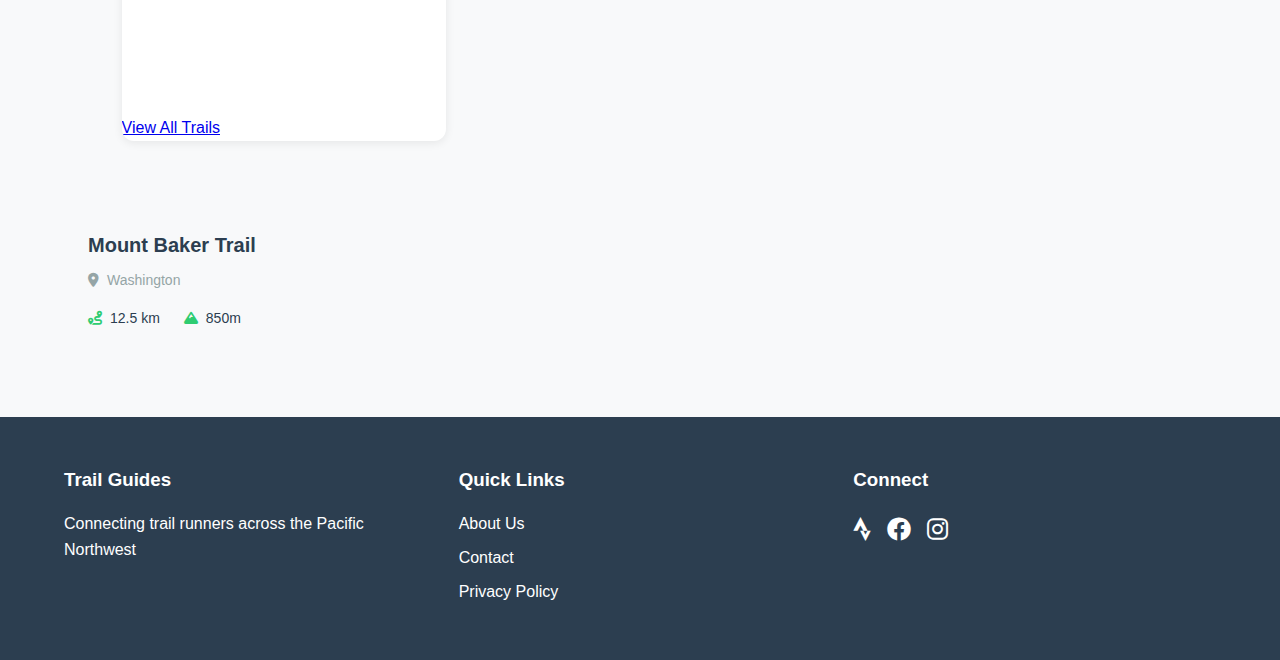
==== commit 4038a584: "fixing errors" ====
--- a/index.html
+++ b/index.html
@@ -2,82 +2,80 @@
 <!DOCTYPE html>
 <html lang="en">
 <head>
-    <meta charset="UTF-8">
-    <meta name="viewport" content="width=device-width, initial-scale=1.0">
-    <title>Trail Guides - Share Your Running Routes</title>
-    <link rel="stylesheet" href="styles.css">
-    <link rel="stylesheet" href="https://cdnjs.cloudflare.com/ajax/libs/font-awesome/6.0.0/css/all.min.css">
+<meta charset="UTF-8">
+<meta name="viewport" content="width=device-width, initial-scale=1.0">
+<title>Trail Guides - Share Your Running Routes</title>
+<link rel="stylesheet" href="styles.css">
+<link rel="stylesheet" href="https://cdnjs.cloudflare.com/ajax/libs/font-awesome/6.0.0/css/all.min.css">
 </head>
 <body>
-    <header>
-        <!-- Updated navigation HTML -->
+<header>
 <!-- Updated navigation HTML -->
 <nav class="navbar">
-    <div class="logo">
-        <a href="index.html">
-            <img src="logo.svg" alt="Trail Guides Logo">
-            <span>Trail Guides</span>
-        </a>
-    </div>
+<div class="logo">
+<svg width="40" height="40" viewBox="0 0 40 40" xmlns="http://www.w3.org/2000/svg">
+<path d="M20 0 L40 40 L0 40 Z" fill="#2ecc71"/>
+<path d="M20 5 L35 35 L5 35 Z" fill="#27ae60"/>
+<circle cx="20" cy="20" r="3" fill="white"/>
+</svg>
+<h1>Trail Guides</h1>
+</div>
+<div class="nav-links">
+<div class="main-links">
+<a href="index.html">Home</a>
+<a href="routes.html">Routes</a>
+<a href="forum.html">Forum</a>
+<div class="dropdown">
+<button class="dropbtn">Regions</button>
+<div class="dropdown-content">
+<a href="#bc">British Columbia</a>
+<a href="#wa">Washington</a>
+</div>
+</div>
+</div>
+<div class="auth-links">
+<a href="login.html" class="login-btn">Login</a>
+<a href="signup.html" class="signup-btn">Sign Up</a>
+</div>
+</div>
+</nav>
+</header>
 
-    <button class="mobile-menu-btn" aria-label="Toggle Menu">
-        <span></span>
-        <span></span>
-        <span></span>
-    </button>
+<main>
+<section class="hero">
+<h1>Discover Local Trail Running Routes</h1>
+<p>Connect with local runners and find the best trails in BC and Washington</p>
+<div class="cta-buttons">
+<a href="signup.html" class="cta-primary">Share Your Routes</a>
+<a href="routes.html" class="cta-secondary">Find Trails</a>
+</div>
+</section>
 
-    <div class="nav-wrapper">
-        <ul class="nav-links">
-            <li><a href="index.html">Home</a></li>
-            <li><a href="routes.html">Routes</a></li>
-            <li><a href="forum.html">Forum</a></li>
-            <li class="dropdown">
-                <button class="dropbtn">Regions</button>
-                <ul class="dropdown-content">
-                    <li><a href="#bc">British Columbia</a></li>
-                    <li><a href="#wa">Washington</a></li>
-                </ul>
-            </li>
-        </ul>
-        <div class="auth-buttons">
-            <a href="login.html" class="login-btn">Login</a>
-            <a href="signup.html" class="signup-btn">Sign Up</a>
-        </div>
-    </div>
-</nav>
-    </header>
+<section class="features">
+<div class="feature-card">
+<img src="https://images.unsplash.com/photo-1588038265723-9bd2a2b03a82?q=80&w=2938&auto=format&fit=crop&ixlib=rb-4.0.3&ixid=M3wxMjA3fDB8MHxwaG90by1wYWdlfHx8fGVufDB8fHx8fA%3D%3D" alt="Local Trails">
+<i class="fas fa-map-marked-alt"></i>
+<h3>Local Trails</h3>
+<p>Discover hidden gems from local runners</p>
+</div>
+<div class="feature-card">
+<img src="https://images.unsplash.com/photo-1603463262427-86b6e34fb077?q=80&w=2832&auto=format&fit=crop&ixlib=rb-4.0.3&ixid=M3wxMjA3fDB8MHxwaG90by1wYWdlfHx8fGVufDB8fHx8fA%3D%3D" alt="Community">
+<i class="fas fa-users"></i>
+<h3>Community</h3>
+<p>Connect with fellow trail runners</p>
+</div>
+<div class="feature-card">
+<img src="https://images.unsplash.com/photo-1729860648875-231e1f7ebe27?q=80&w=2940&auto=format&fit=crop&ixlib=rb-4.0.3&ixid=M3wxMjA3fDB8MHxwaG90by1wYWdlfHx8fGVufDB8fHx8fA%3D%3D" alt="Strava Integration">
+<i class="fab fa-strava"></i>
+<h3>Strava Integration</h3>
+<p>Share and sync your routes</p>
+</div>
+</section>
 
-    <main>
-        <section class="hero">
-            <h1>Discover Local Trail Running Routes</h1>
-            <p>Connect with local runners and find the best trails in BC and Washington</p>
-            <div class="cta-buttons">
-                <a href="signup.html" class="cta-primary">Share Your Routes</a>
-                <a href="routes.html" class="cta-secondary">Find Trails</a>
-            </div>
-        </section>
-
-        <section class="features">
-            <div class="feature-card">
-                <img src="https://images.unsplash.com/photo-1588038265723-9bd2a2b03a82?q=80&w=2938&auto=format&fit=crop&ixlib=rb-4.0.3&ixid=M3wxMjA3fDB8MHxwaG90by1wYWdlfHx8fGVufDB8fHx8fA%3D%3D" alt="Local Trails">
-                <i class="fas fa-map-marked-alt"></i>
-                <h3>Local Trails</h3>
-                <p>Discover hidden gems from local runners</p>
-            </div>
-            <div class="feature-card">
-                <img src="https://images.unsplash.com/photo-1603463262427-86b6e34fb077?q=80&w=2832&auto=format&fit=crop&ixlib=rb-4.0.3&ixid=M3wxMjA3fDB8MHxwaG90by1wYWdlfHx8fGVufDB8fHx8fA%3D%3D" alt="Community">
-                <i class="fas fa-users"></i>
-                <h3>Community</h3>
-                <p>Connect with fellow trail runners</p>
-            </div>
-            <div class="feature-card">
-                <img src="https://images.unsplash.com/photo-1729860648875-231e1f7ebe27?q=80&w=2940&auto=format&fit=crop&ixlib=rb-4.0.3&ixid=M3wxMjA3fDB8MHxwaG90by1wYWdlfHx8fGVufDB8fHx8fA%3D%3D" alt="Strava Integration">
-                <i class="fab fa-strava"></i>
-                <h3>Strava Integration</h3>
-                <p>Share and sync your routes</p>
-            </div>
-        </section>
-
+        <section class="recent-trails">
+            <h2>Recent Trails</h2>
+            <div class="trail-grid">
+                <!-- Trail cards will be populated by JavaScript -->
         <!-- Add this section after the features section -->
 <section class="recent-trails">
     <div class="section-header">
@@ -89,7 +87,9 @@
             <div class="trail-image">
                 <img src="https://images.unsplash.com/photo-1596688056059-a08f88f080d4?q=80&w=2874&auto=format&fit=crop&ixlib=rb-4.0.3&ixid=M3wxMjA3fDB8MHxwaG90by1wYWdlfHx8fGVufDB8fHx8fA%3D%3D" alt="Trail">
                 <div class="trail-difficulty moderate">Moderate</div>
-            </div>
+</div>
+            <a href="routes.html" class="view-all-btn">View All Trails</a>
+        </section>
             <div class="trail-content">
                 <h3>Mount Baker Trail</h3>
                 <p class="trail-location"><i class="fas fa-map-marker-alt"></i> Washington</p>
@@ -104,33 +104,32 @@
 </section>
 
         
-    </main>
+</main>
 
-    <footer>
-        <div class="footer-content">
-            <div class="footer-section">
-                <h3>Trail Guides</h3>
-                <p>Connecting trail runners across the Pacific Northwest</p>
-            </div>
-            <div class="footer-section">
-                <h3>Quick Links</h3>
-                <ul>
-                    <li><a href="about.html">About Us</a></li>
-                    <li><a href="contact.html">Contact</a></li>
-                    <li><a href="privacy.html">Privacy Policy</a></li>
-                </ul>
-            </div>
-            <div class="footer-section">
-                <h3>Connect</h3>
-                <div class="social-links">
-                    <a href="#"><i class="fab fa-strava"></i></a>
-                    <a href="#"><i class="fab fa-facebook"></i></a>
-                    <a href="#"><i class="fab fa-instagram"></i></a>
-                </div>
-            </div>
-        </div>
-    </footer>
+<footer>
+<div class="footer-content">
+<div class="footer-section">
+<h3>Trail Guides</h3>
+<p>Connecting trail runners across the Pacific Northwest</p>
+</div>
+<div class="footer-section">
+<h3>Quick Links</h3>
+<ul>
+<li><a href="about.html">About Us</a></li>
+<li><a href="contact.html">Contact</a></li>
+<li><a href="privacy.html">Privacy Policy</a></li>
+</ul>
+</div>
+<div class="footer-section">
+<h3>Connect</h3>
+<div class="social-links">
+<a href="#"><i class="fab fa-strava"></i></a>
+<a href="#"><i class="fab fa-facebook"></i></a>
+<a href="#"><i class="fab fa-instagram"></i></a>
+</div>
+</div>
+</div>
+</footer>
 
-    <script src="script.js"></script>
-</body>
-</html>+<script src="script.js"></script>
+</body>--- a/styles.css
+++ b/styles.css
@@ -25,111 +25,179 @@
 
 /* Navigation Styles */
 .navbar {
+    display: flex;
+    justify-content: space-between;
+    align-items: center;
+    padding: 0.8rem 5%;
+    background-color: white;
+    box-shadow: 0 2px 5px rgba(0,0,0,0.1);
     position: fixed;
+    width: 100%;
     top: 0;
-    left: 0;
-    right: 0;
-    background: white;
-    padding: 1rem 5%;
-    display: flex;
-    align-items: center;
-    justify-content: space-between;
-    box-shadow: 0 2px 5px rgba(0,0,0,0.1);
     z-index: 1000;
 }
 
-.logo a {
+.logo {
     display: flex;
     align-items: center;
     gap: 0.8rem;
+}
+
+.logo h1 {
+    font-size: 1.5rem;
+    color: var(--dark-color);
+    font-weight: 600;
+}
+
+.nav-links {
+    display: flex;
+    align-items: center;
+    gap: 2rem;
+}
+
+.main-links {
+    display: flex;
+    align-items: center;
+    gap: 1.5rem;
+}
+
+.auth-links {
+    display: flex;
+    align-items: center;
+    gap: 1rem;
+}
+
+.nav-links a {
+    color: var(--dark-color);
     text-decoration: none;
-    color: var(--dark-color);
-}
-
-.logo img {
-    height: 40px;
-    width: auto;
-}
-
-.logo span {
-    font-size: 1.5rem;
-    font-weight: 600;
-}
-
-.mobile-menu-btn {
-    display: none;
+    font-size: 1rem;
+    font-weight: 500;
+    transition: color 0.3s ease;
+}
+
+.nav-links a:hover {
+    color: var(--primary-color);
+}
+
+.dropdown {
+    position: relative;
+    display: inline-block;
+}
+
+.dropbtn {
     background: none;
     border: none;
+    padding: 0;
+    font-size: 1rem;
+    font-weight: 500;
+    color: var(--dark-color);
     cursor: pointer;
-    padding: 0.5rem;
-    z-index: 1001;
-}
-
-.mobile-menu-btn span {
+    font-family: inherit;
+}
+
+.dropdown-content {
+    display: none;
+    position: absolute;
+    top: 100%;
+    left: 0;
+    background-color: white;
+    min-width: 180px;
+    box-shadow: 0 8px 16px rgba(0,0,0,0.1);
+    border-radius: 8px;
+    overflow: hidden;
+}
+
+.dropdown-content a {
+    color: var(--dark-color);
+    padding: 12px 16px;
+    text-decoration: none;
     display: block;
-    width: 25px;
-    height: 2px;
-    background-color: var(--dark-color);
-    margin: 5px 0;
-    transition: all 0.3s ease;
-}
-
-.nav-wrapper {
-    display: flex;
-    align-items: center;
-    gap: 2rem;
-}
-
-.nav-links {
-    display: flex;
-    align-items: center;
-    gap: 1.5rem;
-    list-style: none;
-    margin: 0;
-    padding: 0;
-}
-
-.nav-links a {
-    color: var(--dark-color);
-    text-decoration: none;
-    font-weight: 500;
-    transition: color 0.3s ease;
-}
-
-.nav-links a:hover {
-    color: var(--primary-color);
-}
-
-.auth-buttons {
-    display: flex;
-    gap: 1rem;
+    transition: background-color 0.3s ease;
+}
+
+.dropdown-content a:hover {
+    background-color: var(--light-color);
+}
+
+.dropdown:hover .dropdown-content {
+    display: block;
 }
 
 .login-btn, .signup-btn {
     padding: 0.5rem 1.2rem;
     border-radius: 6px;
     font-weight: 500;
-    text-decoration: none;
-    transition: all 0.3s ease;
-}
-
-.login-btn {
-    color: var(--dark-color);
 }
 
 .signup-btn {
     background-color: var(--primary-color);
-    color: white;
+    color: white !important;
 }
 
 .signup-btn:hover {
     background-color: var(--secondary-color);
+}
+
+/* Mobile Navigation */
+.mobile-nav {
+    display: none;
+    position: fixed;
+    top: 70px;
+    left: 0;
+    width: 100%;
+    height: calc(100vh - 70px);
+    background-color: white;
+    padding: 2rem;
+    transform: translateX(-100%);
+    transition: transform 0.3s ease-in-out;
+}
+
+.mobile-nav.active {
+    transform: translateX(0);
+    display: flex;
+    flex-direction: column;
+    gap: 1rem;
+}
+
+.mobile-nav a {
+    color: var(--dark-color);
+    text-decoration: none;
+    padding: 1rem;
+    border-bottom: 1px solid var(--light-color);
+}
+
+/* Hamburger Menu */
+.hamburger {
+    display: none;
+    cursor: pointer;
+    z-index: 1001;
+}
+
+.hamburger span {
+    display: block;
+    width: 25px;
+    height: 3px;
+    background-color: var(--dark-color);
+    margin: 5px 0;
+    transition: all 0.3s ease;
+}
+
+.hamburger.active span:nth-child(1) {
+    transform: rotate(45deg) translate(5px, 5px);
+}
+
+.hamburger.active span:nth-child(2) {
+    opacity: 0;
+}
+
+.hamburger.active span:nth-child(3) {
+    transform: rotate(-45deg) translate(7px, -7px);
 }
 
 /* Hero Section */
 .hero {
     background-image: linear-gradient(rgba(0,0,0,0.5), rgba(0,0,0,0.5)), 
-                      url('https://images.unsplash.com/photo-1585257611539-e4e11a13e410?auto=format&fit=crop&q=80');
+                      url('https://images.unsplash.com/photo-1560354892-75d8f5d0b5e9?q=80&w=2994&auto=format&fit=crop&ixlib=rb-4.0.3&ixid=M3wxMjA3fDB8MHxwaG90by1wYWdlfHx8fGVufDB8fHx8fA%3D%3D');
     background-size: cover;
     background-position: center;
     height: 100vh;
@@ -153,6 +221,39 @@
     font-size: 1.2rem;
     margin-bottom: 2rem;
     text-shadow: 1px 1px 2px rgba(0,0,0,0.3);
+}
+
+.cta-buttons {
+    display: flex;
+    gap: 1rem;
+}
+
+.cta-primary, .cta-secondary {
+    padding: 1rem 2rem;
+    border-radius: 5px;
+    text-decoration: none;
+    font-weight: bold;
+    transition: all 0.3s ease;
+}
+
+.cta-primary {
+    background-color: var(--primary-color);
+    color: white;
+}
+
+.cta-primary:hover {
+    background-color: var(--secondary-color);
+}
+
+.cta-secondary {
+    background-color: transparent;
+    border: 2px solid white;
+    color: white;
+}
+
+.cta-secondary:hover {
+    background-color: white;
+    color: var(--dark-color);
 }
 
 /* Features Section */
@@ -189,7 +290,224 @@
     margin: 1rem 0;
 }
 
-/* Recent Trails Section */
+.feature-card h3 {
+    margin: 1rem;
+    color: var(--dark-color);
+}
+
+.feature-card p {
+    margin: 1rem;
+    color: var(--dark-color);
+}
+
+/* Form Styles */
+.form-container {
+    max-width: 400px;
+    margin: 120px auto 4rem;
+    padding: 2rem;
+    background-color: white;
+    border-radius: 10px;
+    box-shadow: 0 3px 10px rgba(0,0,0,0.1);
+}
+
+.form-container h2 {
+    text-align: center;
+    margin-bottom: 2rem;
+    color: var(--dark-color);
+}
+
+.form-group {
+    margin-bottom: 1rem;
+}
+
+.form-group label {
+    display: block;
+    margin-bottom: 0.5rem;
+    color: var(--dark-color);
+}
+
+.form-group input {
+    width: 100%;
+    padding: 0.8rem;
+    border: 1px solid var(--gray-color);
+    border-radius: 5px;
+    transition: border-color 0.3s ease;
+}
+
+.form-group input:focus {
+    outline: none;
+    border-color: var(--primary-color);
+}
+
+.form-group input.error {
+    border-color: var(--accent-color);
+}
+
+.form-container button {
+    width: 100%;
+    padding: 1rem;
+    background-color: var(--primary-color);
+    color: white;
+    border: none;
+    border-radius: 5px;
+    cursor: pointer;
+    transition: background-color 0.3s ease;
+}
+
+.form-container button:hover {
+    background-color: var(--secondary-color);
+}
+
+/* Additional Form Styles */
+.form-footer {
+    text-align: center;
+    margin-top: 1rem;
+    padding-top: 1rem;
+    border-top: 1px solid var(--light-color);
+}
+
+.form-footer a {
+    color: var(--primary-color);
+    text-decoration: none;
+}
+
+.social-login {
+    text-align: center;
+    margin-top: 2rem;
+    padding-top: 1rem;
+    border-top: 1px solid var(--light-color);
+}
+
+.social-buttons {
+    display: flex;
+    gap: 1rem;
+    margin-top: 1rem;
+}
+
+.social-buttons button {
+    flex: 1;
+    padding: 0.8rem;
+    border: 1px solid var(--gray-color);
+    border-radius: 5px;
+    background: white;
+    cursor: pointer;
+    transition: background-color 0.3s ease;
+}
+
+.strava-btn {
+    color: #fc4c02;
+}
+
+.google-btn {
+    color: #4285f4;
+}
+
+.social-buttons button:hover {
+    background-color: var(--light-color);
+}
+
+.checkbox-label {
+    display: flex;
+    align-items: center;
+    gap: 0.5rem;
+}
+
+.checkbox-label input[type="checkbox"] {
+    width: auto;
+}
+
+small {
+    display: block;
+    margin-top: 0.5rem;
+    color: var(--gray-color);
+    font-size: 0.8rem;
+}
+
+select {
+    width: 100%;
+    padding: 0.8rem;
+    border: 1px solid var(--gray-color);
+    border-radius: 5px;
+    background-color: white;
+}
+
+/* Footer Styles */
+footer {
+    background-color: var(--dark-color);
+    color: white;
+    padding: 3rem 5%;
+}
+
+.footer-content {
+    display: grid;
+    grid-template-columns: repeat(auto-fit, minmax(250px, 1fr));
+    gap: 2rem;
+}
+
+.footer-section h3 {
+    margin-bottom: 1rem;
+}
+
+.footer-section ul {
+    list-style: none;
+}
+
+.footer-section ul li {
+    margin-bottom: 0.5rem;
+}
+
+.footer-section a {
+    color: white;
+    text-decoration: none;
+    transition: color 0.3s ease;
+}
+
+.footer-section a:hover {
+    color: var(--primary-color);
+}
+
+.social-links {
+    display: flex;
+    gap: 1rem;
+}
+
+.social-links a {
+    font-size: 1.5rem;
+}
+
+/* Responsive Design */
+@media (max-width: 768px) {
+    .nav-links {
+        display: none;
+    }
+    
+    .hamburger {
+        display: block;
+    }
+    
+    .hero h1 {
+        font-size: 2rem;
+    }
+    
+    .hero p {
+        font-size: 1rem;
+    }
+    
+    .cta-buttons {
+        flex-direction: column;
+        gap: 1rem;
+    }
+    
+    .features {
+        grid-template-columns: 1fr;
+    }
+    
+    .form-container {
+        margin: 100px 1rem 2rem;
+    }
+}
+
+/* Add to your existing CSS */
 .recent-trails {
     padding: 4rem 5%;
     background-color: #f8f9fa;
@@ -326,183 +644,13 @@
     color: var(--primary-color);
 }
 
-/* Form Styles */
-.form-container {
-    max-width: 400px;
-    margin: 120px auto 4rem;
-    padding: 2rem;
-    background-color: white;
-    border-radius: 10px;
-    box-shadow: 0 3px 10px rgba(0,0,0,0.1);
-}
-
-.form-container h2 {
-    text-align: center;
-    margin-bottom: 2rem;
-    color: var(--dark-color);
-}
-
-.form-group {
-    margin-bottom: 1rem;
-}
-
-.form-group label {
-    display: block;
-    margin-bottom: 0.5rem;
-    color: var(--dark-color);
-}
-
-.form-group input {
-    width: 100%;
-    padding: 0.8rem;
-    border: 1px solid var(--gray-color);
-    border-radius: 5px;
-    transition: border-color 0.3s ease;
-}
-
-.form-group input:focus {
-    outline: none;
-    border-color: var(--primary-color);
-}
-
-/* Footer Styles */
-footer {
-    background-color: var(--dark-color);
-    color: white;
-    padding: 3rem 5%;
-}
-
-.footer-content {
-    display: grid;
-    grid-template-columns: repeat(auto-fit, minmax(250px, 1fr));
-    gap: 2rem;
-}
-
-.footer-section h3 {
-    margin-bottom: 1rem;
-}
-
-.footer-section ul {
-    list-style: none;
-}
-
-.footer-section ul li {
-    margin-bottom: 0.5rem;
-}
-
-.footer-section a {
-    color: white;
-    text-decoration: none;
-    transition: color 0.3s ease;
-}
-
-.footer-section a:hover {
-    color: var(--primary-color);
-}
-
-.social-links {
-    display: flex;
-    gap: 1rem;
-}
-
-.social-links a {
-    font-size: 1.5rem;
-}
-
-/* Mobile Navigation Styles */
 @media (max-width: 768px) {
-    .mobile-menu-btn {
-        display: block;
-    }
-
-    .nav-wrapper {
-        position: fixed;
-        top: 70px;
-        left: 0;
-        right: 0;
-        bottom: 0;
-        background-color: white;
-        flex-direction: column;
-        padding: 2rem;
-        transform: translateX(100%);
-        transition: transform 0.3s ease-in-out;
-        overflow-y: auto;
-    }
-
-    .nav-wrapper.active {
-        transform: translateX(0);
-    }
-
-    .nav-links {
-        flex-direction: column;
-        width: 100%;
-        gap: 1rem;
-    }
-
-    .nav-links li {
-        width: 100%;
-    }
-
-    .nav-links a {
-        display: block;
-        padding: 1rem;
-        border-bottom: 1px solid var(--light-color);
-    }
-
-    .dropdown {
-        position: relative;
-    }
-
-    .dropdown-content {
-        position: static;
-        display: none;
-        background: var(--light-color);
-        padding: 0.5rem 0;
-        box-shadow: none;
-    }
-
-    .dropdown.active .dropdown-content {
-        display: block;
-    }
-
-    .auth-buttons {
-        flex-direction: column;
-        width: 100%;
-        gap: 1rem;
-        margin-top: 2rem;
-    }
-
-    .login-btn, .signup-btn {
-        text-align: center;
-    }
-
-    .mobile-menu-btn.active span:nth-child(1) {
-        transform: rotate(45deg) translate(5px, 5px);
-    }
-
-    .mobile-menu-btn.active span:nth-child(2) {
-        opacity: 0;
-    }
-
-    .mobile-menu-btn.active span:nth-child(3) {
-        transform: rotate(-45deg) translate(7px, -7px);
-    }
-
-    .hero h1 {
-        font-size: 2rem;
-    }
-    
-    .hero p {
-        font-size: 1rem;
-    }
-    
-    .features {
-        grid-template-columns: 1fr;
-        padding: 2rem 1rem;
-    }
-    
     .recent-trails {
         padding: 2rem 1rem;
+    }
+    
+    .trails-grid {
+        grid-template-columns: 1fr;
     }
     
     .section-header {
@@ -510,12 +658,4 @@
         gap: 1rem;
         text-align: center;
     }
-    
-    .trails-grid {
-        grid-template-columns: 1fr;
-    }
-    
-    .form-container {
-        margin: 100px 1rem 2rem;
-    }
 }